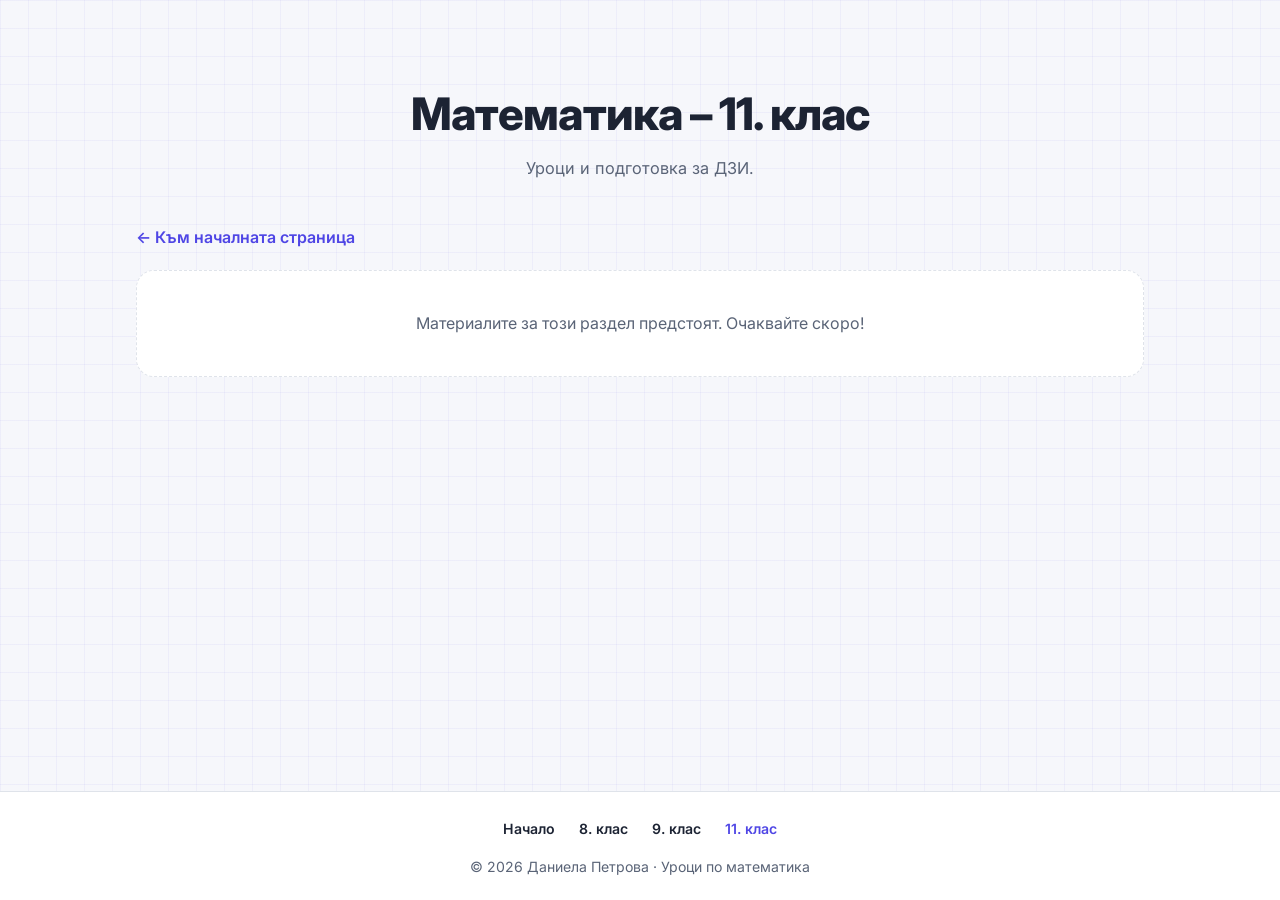
==== 11-klas/index.html @ 1ce11c49 "Add footer menu with links to home and grades Co-Authored-By: Claude Opus 5.5 <noreply@anthropic.com" ====
<!DOCTYPE html>
<html lang="bg">
<head>
<meta charset="UTF-8">
<meta name="viewport" content="width=device-width, initial-scale=1">
<title>Математика – 11. клас – Уроци по математика</title>
<link href="https://fonts.googleapis.com/css2?family=Inter:wght@400;600;800&display=swap" rel="stylesheet">
<link rel="stylesheet" href="../math.css">
</head>
<body>
<header class="m-head">
  <h1>Математика – 11. клас</h1>
  <p class="m-lead">Уроци и подготовка за ДЗИ.</p>
</header>
<main>
  <a class="m-back" href="../index.html">← Към началната страница</a>
  <div class="m-soon">Материалите за този раздел предстоят. Очаквайте скоро!</div>
</main>
<footer>
  <nav class="m-foot-nav" aria-label="Меню"><a href="../index.html">Начало</a><a href="../8-klas/index.html">8. клас</a><a href="../9-klas/index.html">9. клас</a><a href="../11-klas/index.html" aria-current="page">11. клас</a></nav>
  <p>© 2026 Даниела Петрова · Уроци по математика</p>
</footer>
</body>
</html>
---- math.css ----
/* Уроци по математика – Даниела Петрова */
:root{--bg:#f6f7fb;--card:#fff;--ink:#1c2333;--muted:#5a6477;--line:#dfe3ea;--accent:#4f46e5}
*{box-sizing:border-box}
html{color-scheme:light}
body{margin:0;min-height:100vh;display:flex;flex-direction:column;background:var(--bg);color:var(--ink);
  font-family:Inter,system-ui,-apple-system,"Segoe UI",Roboto,sans-serif;line-height:1.55;
  background-image:linear-gradient(rgba(79,70,229,.05) 1px,transparent 1px),linear-gradient(90deg,rgba(79,70,229,.05) 1px,transparent 1px);
  background-size:28px 28px}
a{color:inherit}
.m-head{text-align:center;padding:clamp(44px,8vw,88px) 16px 8px}
.m-kick{display:inline-block;margin:0 0 14px;padding:4px 14px;border-radius:999px;background:#fff;border:1px solid var(--line);color:var(--muted);font-size:.82rem;font-weight:600}
h1{margin:0;font-size:clamp(1.8rem,4.6vw,2.8rem);font-weight:800;letter-spacing:-.02em;line-height:1.2}
.m-lead{max-width:640px;margin:14px auto 0;color:var(--muted);font-size:1.02rem}
main{flex:1;width:100%;max-width:1040px;margin:0 auto;padding:36px 16px 56px}
.m-about{display:grid;grid-template-columns:auto 1fr;gap:24px;align-items:center;padding:26px;border-radius:18px;background:var(--card);border:1px solid var(--line);box-shadow:0 6px 20px rgba(16,24,40,.05)}
.m-avatar{width:92px;height:92px;border-radius:50%;display:flex;align-items:center;justify-content:center;background:linear-gradient(135deg,#4f46e5,#0ea5e9);color:#fff;font-size:2rem;font-weight:800}
.m-about h2{margin:0 0 6px;font-size:1.3rem}
.m-about p{margin:0;color:var(--muted)}
.m-facts{display:grid;grid-template-columns:repeat(auto-fit,minmax(min(100%,220px),1fr));gap:16px;margin:22px 0 40px}
.m-fact{padding:18px 20px;border-radius:14px;background:var(--card);border:1px solid var(--line)}
.m-fact b{display:block;font-size:1rem;margin-bottom:4px}
.m-fact span{color:var(--muted);font-size:.92rem}
.m-fact .ico{font-size:1.5rem;display:block;margin-bottom:6px}
.m-section{margin:0 0 18px;font-size:1.4rem;letter-spacing:-.01em}
.m-grid{display:grid;grid-template-columns:repeat(auto-fit,minmax(min(100%,230px),1fr));gap:20px}
.m-card{--c:#4f46e5;display:flex;flex-direction:column;gap:10px;padding:26px 24px;border-radius:18px;background:var(--card);border:1px solid var(--line);
  text-decoration:none;color:var(--ink);transition:transform .18s,box-shadow .18s,border-color .18s;border-top:5px solid var(--c)}
.m-card:hover,.m-card:focus-visible{transform:translateY(-3px);border-color:var(--c);box-shadow:0 18px 40px rgba(16,24,40,.12);outline:none}
.m-num{display:flex;align-items:center;justify-content:center;width:60px;height:60px;border-radius:16px;background:var(--c);color:#fff;font-size:1.5rem;font-weight:800}
.m-card h3{margin:6px 0 0;font-size:1.3rem}
.m-card p{margin:0;color:var(--muted);font-size:.93rem}
.m-card ul{margin:2px 0 0;padding-left:1.1em;color:#3b4558;font-size:.9rem}
.m-go{margin-top:auto;padding-top:10px;color:var(--c);font-weight:700}
.c8{--c:#0f766e}.c9{--c:#2563eb}.c11{--c:#7c3aed}.cg{--c:#db2777}
.m-quote{margin:44px auto 0;max-width:720px;text-align:center;color:var(--muted);font-style:italic}
.m-quote cite{display:block;margin-top:6px;font-style:normal;font-weight:600;font-size:.9rem}
.m-back{display:inline-block;margin-bottom:20px;color:var(--accent);font-weight:600;text-decoration:none}
.m-soon{padding:40px 26px;text-align:center;border-radius:18px;background:var(--card);border:1px dashed var(--line);color:var(--muted)}
footer{border-top:1px solid var(--line);background:#fff;padding:22px 16px;text-align:center;color:var(--muted);font-size:.88rem}
@media (max-width:560px){.m-about{grid-template-columns:1fr;text-align:center}.m-avatar{margin:0 auto}}
.m-grid-fill{grid-template-columns:repeat(auto-fill,minmax(min(100%,280px),1fr))}
.m-foot-nav{display:flex;flex-wrap:wrap;justify-content:center;gap:8px 20px;margin-bottom:12px}
.m-foot-nav a{color:var(--ink);font-weight:600;text-decoration:none;padding:4px 2px}
.m-foot-nav a:hover,.m-foot-nav a:focus-visible{color:var(--accent);text-decoration:underline}
.m-foot-nav a[aria-current="page"]{color:var(--accent)}
footer p{margin:0}
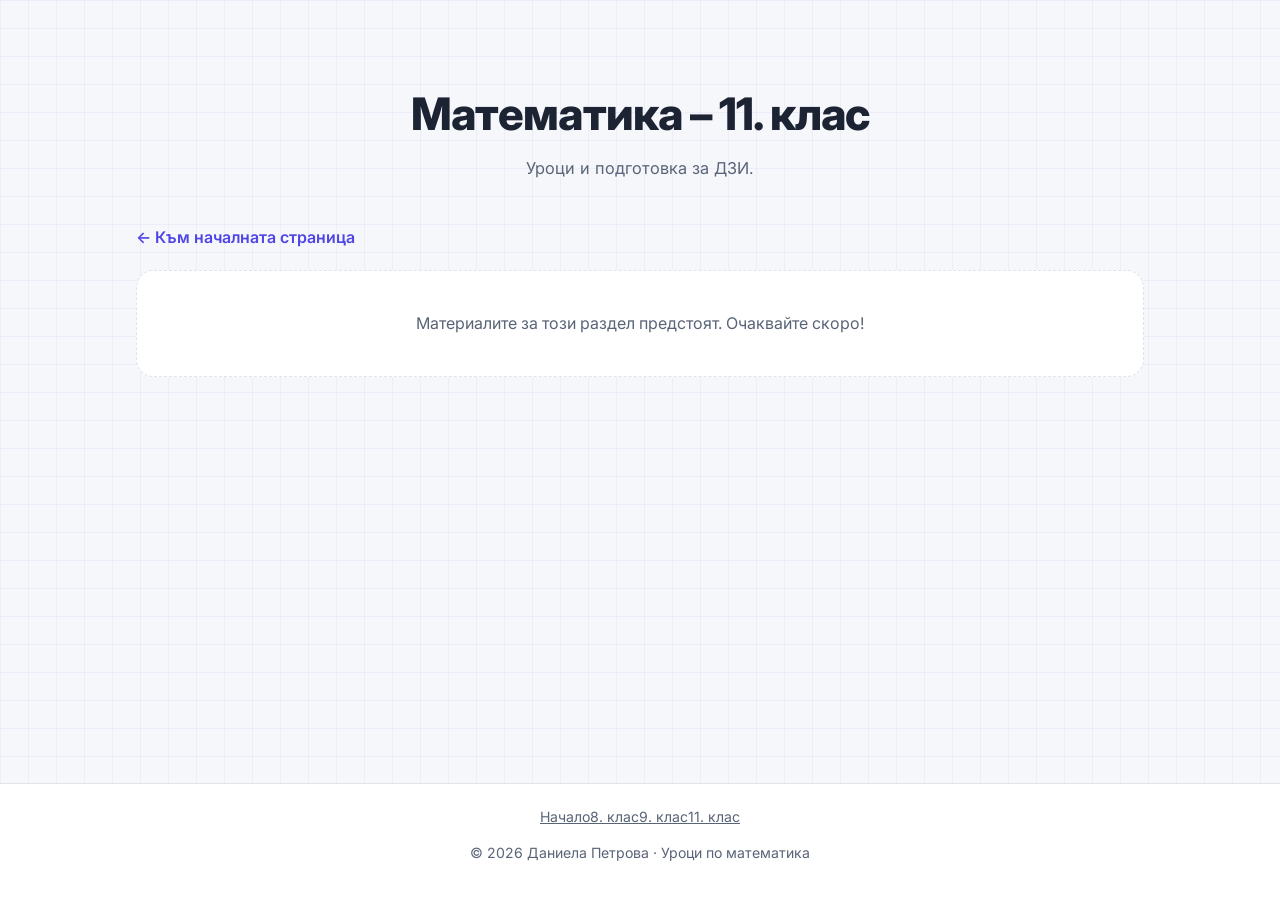
==== commit 5dc34225: "Style footer menu as pills, bust CSS cache, remove teacher intro from homepage Co-Authored-By: Claud" ====
--- a/11-klas/index.html
+++ b/11-klas/index.html
@@ -5,7 +5,7 @@
 <meta name="viewport" content="width=device-width, initial-scale=1">
 <title>Математика – 11. клас – Уроци по математика</title>
 <link href="https://fonts.googleapis.com/css2?family=Inter:wght@400;600;800&display=swap" rel="stylesheet">
-<link rel="stylesheet" href="../math.css">
+<link rel="stylesheet" href="../math.css?v=2">
 </head>
 <body>
 <header class="m-head">
--- a/math.css
+++ b/math.css
@@ -12,10 +12,6 @@
 h1{margin:0;font-size:clamp(1.8rem,4.6vw,2.8rem);font-weight:800;letter-spacing:-.02em;line-height:1.2}
 .m-lead{max-width:640px;margin:14px auto 0;color:var(--muted);font-size:1.02rem}
 main{flex:1;width:100%;max-width:1040px;margin:0 auto;padding:36px 16px 56px}
-.m-about{display:grid;grid-template-columns:auto 1fr;gap:24px;align-items:center;padding:26px;border-radius:18px;background:var(--card);border:1px solid var(--line);box-shadow:0 6px 20px rgba(16,24,40,.05)}
-.m-avatar{width:92px;height:92px;border-radius:50%;display:flex;align-items:center;justify-content:center;background:linear-gradient(135deg,#4f46e5,#0ea5e9);color:#fff;font-size:2rem;font-weight:800}
-.m-about h2{margin:0 0 6px;font-size:1.3rem}
-.m-about p{margin:0;color:var(--muted)}
 .m-facts{display:grid;grid-template-columns:repeat(auto-fit,minmax(min(100%,220px),1fr));gap:16px;margin:22px 0 40px}
 .m-fact{padding:18px 20px;border-radius:14px;background:var(--card);border:1px solid var(--line)}
 .m-fact b{display:block;font-size:1rem;margin-bottom:4px}
@@ -37,10 +33,9 @@
 .m-back{display:inline-block;margin-bottom:20px;color:var(--accent);font-weight:600;text-decoration:none}
 .m-soon{padding:40px 26px;text-align:center;border-radius:18px;background:var(--card);border:1px dashed var(--line);color:var(--muted)}
 footer{border-top:1px solid var(--line);background:#fff;padding:22px 16px;text-align:center;color:var(--muted);font-size:.88rem}
-@media (max-width:560px){.m-about{grid-template-columns:1fr;text-align:center}.m-avatar{margin:0 auto}}
-.m-grid-fill{grid-template-columns:repeat(auto-fill,minmax(min(100%,280px),1fr))}
-.m-foot-nav{display:flex;flex-wrap:wrap;justify-content:center;gap:8px 20px;margin-bottom:12px}
-.m-foot-nav a{color:var(--ink);font-weight:600;text-decoration:none;padding:4px 2px}
-.m-foot-nav a:hover,.m-foot-nav a:focus-visible{color:var(--accent);text-decoration:underline}
-.m-foot-nav a[aria-current="page"]{color:var(--accent)}
+@media (max-width:560px){.m-grid-fill{grid-template-columns:repeat(auto-fill,minmax(min(100%,280px),1fr))}
+.m-foot-nav{display:flex;flex-wrap:wrap;justify-content:center;gap:8px;margin:0 0 14px}
+.m-foot-nav a{display:inline-block;padding:7px 13px;font-size:.92rem;border-radius:999px;background:#eef0ff;border:1px solid #d6d9fb;color:var(--accent);font-weight:600;text-decoration:none;transition:background .15s,color .15s}
+.m-foot-nav a:hover,.m-foot-nav a:focus-visible{background:var(--accent);border-color:var(--accent);color:#fff;outline:none}
+.m-foot-nav a[aria-current="page"]{background:var(--accent);border-color:var(--accent);color:#fff}
 footer p{margin:0}
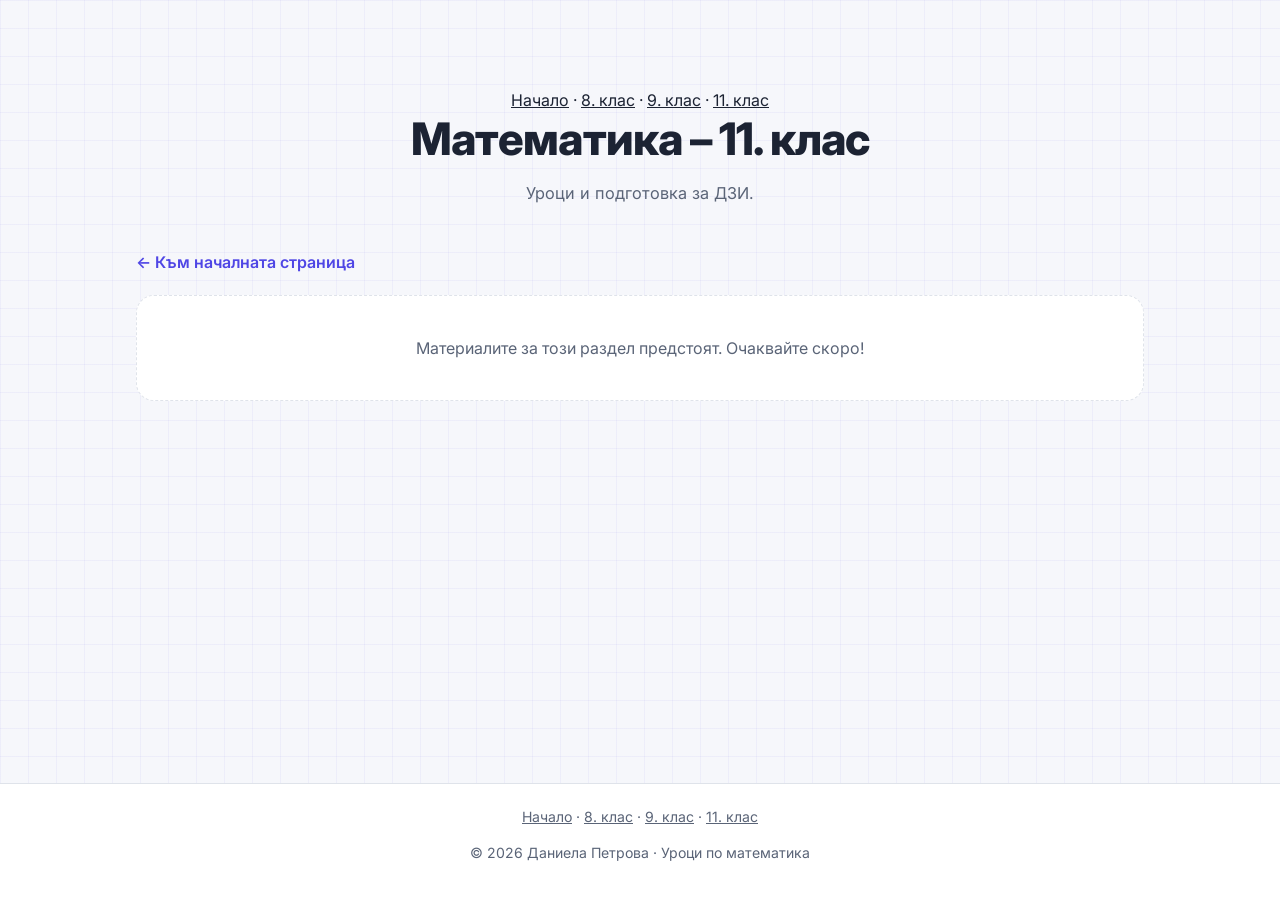
==== commit 9c6d4f63: "Add menu to page headers and separate menu links in HTML Co-Authored-By: Claude Opus 5.5 <noreply@an" ====
--- a/11-klas/index.html
+++ b/11-klas/index.html
@@ -5,10 +5,19 @@
 <meta name="viewport" content="width=device-width, initial-scale=1">
 <title>Математика – 11. клас – Уроци по математика</title>
 <link href="https://fonts.googleapis.com/css2?family=Inter:wght@400;600;800&display=swap" rel="stylesheet">
-<link rel="stylesheet" href="../math.css?v=2">
+<link rel="stylesheet" href="../math.css?v=3">
 </head>
 <body>
 <header class="m-head">
+  <nav class="m-nav m-nav-top" aria-label="Главно меню">
+    <a href="../index.html">Начало</a>
+    <span class="sep" aria-hidden="true">·</span>
+    <a href="../8-klas/index.html">8. клас</a>
+    <span class="sep" aria-hidden="true">·</span>
+    <a href="../9-klas/index.html">9. клас</a>
+    <span class="sep" aria-hidden="true">·</span>
+    <a href="../11-klas/index.html" aria-current="page">11. клас</a>
+  </nav>
   <h1>Математика – 11. клас</h1>
   <p class="m-lead">Уроци и подготовка за ДЗИ.</p>
 </header>
@@ -17,7 +26,15 @@
   <div class="m-soon">Материалите за този раздел предстоят. Очаквайте скоро!</div>
 </main>
 <footer>
-  <nav class="m-foot-nav" aria-label="Меню"><a href="../index.html">Начало</a><a href="../8-klas/index.html">8. клас</a><a href="../9-klas/index.html">9. клас</a><a href="../11-klas/index.html" aria-current="page">11. клас</a></nav>
+<nav class="m-nav" aria-label="Меню в долната част">
+    <a href="../index.html">Начало</a>
+    <span class="sep" aria-hidden="true">·</span>
+    <a href="../8-klas/index.html">8. клас</a>
+    <span class="sep" aria-hidden="true">·</span>
+    <a href="../9-klas/index.html">9. клас</a>
+    <span class="sep" aria-hidden="true">·</span>
+    <a href="../11-klas/index.html" aria-current="page">11. клас</a>
+  </nav>
   <p>© 2026 Даниела Петрова · Уроци по математика</p>
 </footer>
 </body>
--- a/math.css
+++ b/math.css
@@ -34,8 +34,10 @@
 .m-soon{padding:40px 26px;text-align:center;border-radius:18px;background:var(--card);border:1px dashed var(--line);color:var(--muted)}
 footer{border-top:1px solid var(--line);background:#fff;padding:22px 16px;text-align:center;color:var(--muted);font-size:.88rem}
 @media (max-width:560px){.m-grid-fill{grid-template-columns:repeat(auto-fill,minmax(min(100%,280px),1fr))}
-.m-foot-nav{display:flex;flex-wrap:wrap;justify-content:center;gap:8px;margin:0 0 14px}
-.m-foot-nav a{display:inline-block;padding:7px 13px;font-size:.92rem;border-radius:999px;background:#eef0ff;border:1px solid #d6d9fb;color:var(--accent);font-weight:600;text-decoration:none;transition:background .15s,color .15s}
-.m-foot-nav a:hover,.m-foot-nav a:focus-visible{background:var(--accent);border-color:var(--accent);color:#fff;outline:none}
-.m-foot-nav a[aria-current="page"]{background:var(--accent);border-color:var(--accent);color:#fff}
+.m-nav{display:flex;flex-wrap:wrap;justify-content:center;gap:8px;margin:0 0 14px}
+.m-nav .sep{display:none}
+.m-nav-top{margin:0 0 28px}
+.m-nav a{display:inline-block;padding:7px 13px;font-size:.92rem;border-radius:999px;background:#eef0ff;border:1px solid #d6d9fb;color:var(--accent);font-weight:600;text-decoration:none;transition:background .15s,color .15s}
+.m-nav a:hover,.m-nav a:focus-visible{background:var(--accent);border-color:var(--accent);color:#fff;outline:none}
+.m-nav a[aria-current="page"]{background:var(--accent);border-color:var(--accent);color:#fff}
 footer p{margin:0}
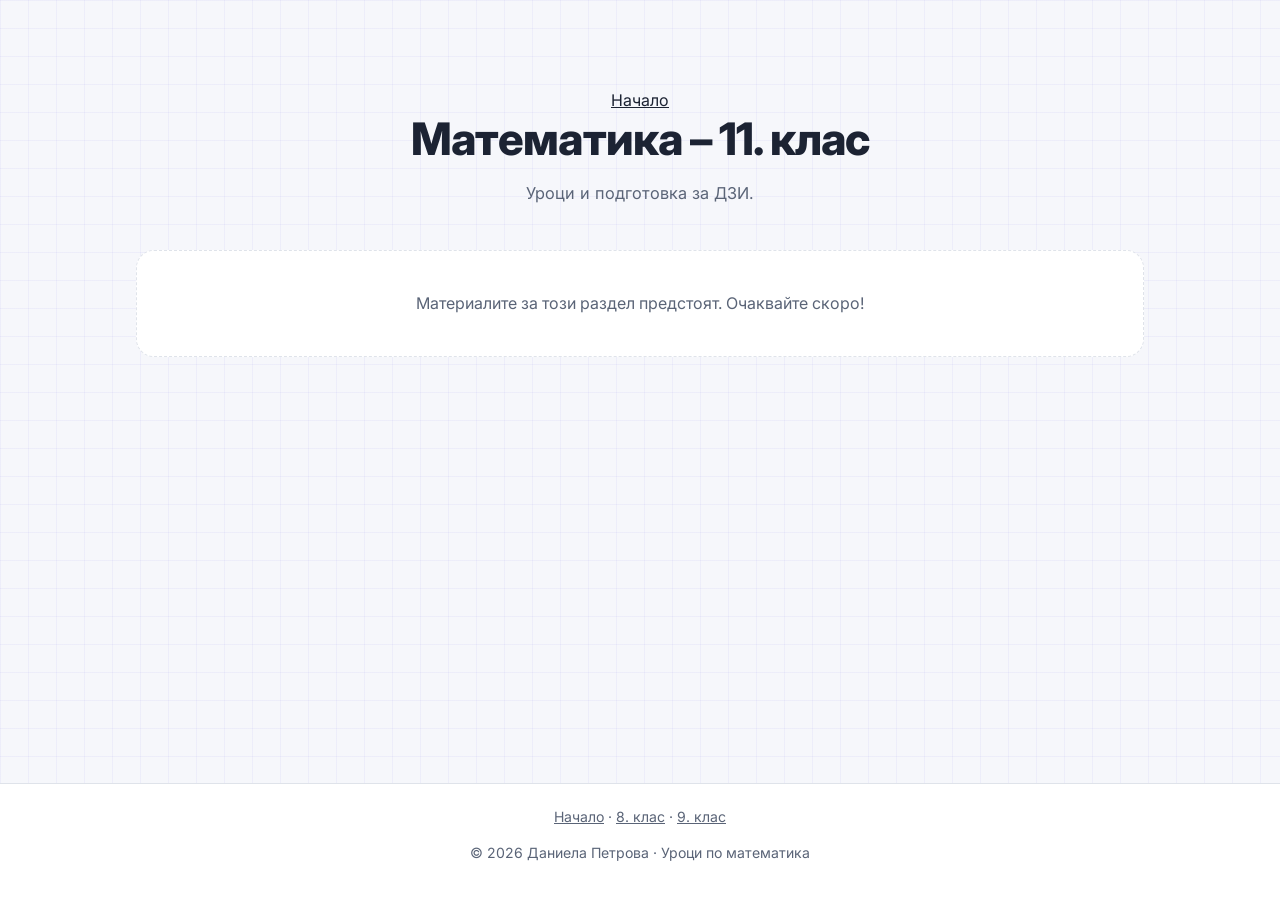
==== commit 70aef9f3: "Rework menus: lessons menu on homepage header, Home link on inner page headers, footer links to othe" ====
--- a/11-klas/index.html
+++ b/11-klas/index.html
@@ -5,35 +5,26 @@
 <meta name="viewport" content="width=device-width, initial-scale=1">
 <title>Математика – 11. клас – Уроци по математика</title>
 <link href="https://fonts.googleapis.com/css2?family=Inter:wght@400;600;800&display=swap" rel="stylesheet">
-<link rel="stylesheet" href="../math.css?v=3">
+<link rel="stylesheet" href="../math.css?v=4">
 </head>
 <body>
 <header class="m-head">
   <nav class="m-nav m-nav-top" aria-label="Главно меню">
     <a href="../index.html">Начало</a>
-    <span class="sep" aria-hidden="true">·</span>
-    <a href="../8-klas/index.html">8. клас</a>
-    <span class="sep" aria-hidden="true">·</span>
-    <a href="../9-klas/index.html">9. клас</a>
-    <span class="sep" aria-hidden="true">·</span>
-    <a href="../11-klas/index.html" aria-current="page">11. клас</a>
   </nav>
   <h1>Математика – 11. клас</h1>
   <p class="m-lead">Уроци и подготовка за ДЗИ.</p>
 </header>
 <main>
-  <a class="m-back" href="../index.html">← Към началната страница</a>
   <div class="m-soon">Материалите за този раздел предстоят. Очаквайте скоро!</div>
 </main>
 <footer>
-<nav class="m-nav" aria-label="Меню в долната част">
+  <nav class="m-nav" aria-label="Меню в долната част">
     <a href="../index.html">Начало</a>
     <span class="sep" aria-hidden="true">·</span>
     <a href="../8-klas/index.html">8. клас</a>
     <span class="sep" aria-hidden="true">·</span>
     <a href="../9-klas/index.html">9. клас</a>
-    <span class="sep" aria-hidden="true">·</span>
-    <a href="../11-klas/index.html" aria-current="page">11. клас</a>
   </nav>
   <p>© 2026 Даниела Петрова · Уроци по математика</p>
 </footer>
--- a/math.css
+++ b/math.css
@@ -39,5 +39,4 @@
 .m-nav-top{margin:0 0 28px}
 .m-nav a{display:inline-block;padding:7px 13px;font-size:.92rem;border-radius:999px;background:#eef0ff;border:1px solid #d6d9fb;color:var(--accent);font-weight:600;text-decoration:none;transition:background .15s,color .15s}
 .m-nav a:hover,.m-nav a:focus-visible{background:var(--accent);border-color:var(--accent);color:#fff;outline:none}
-.m-nav a[aria-current="page"]{background:var(--accent);border-color:var(--accent);color:#fff}
 footer p{margin:0}
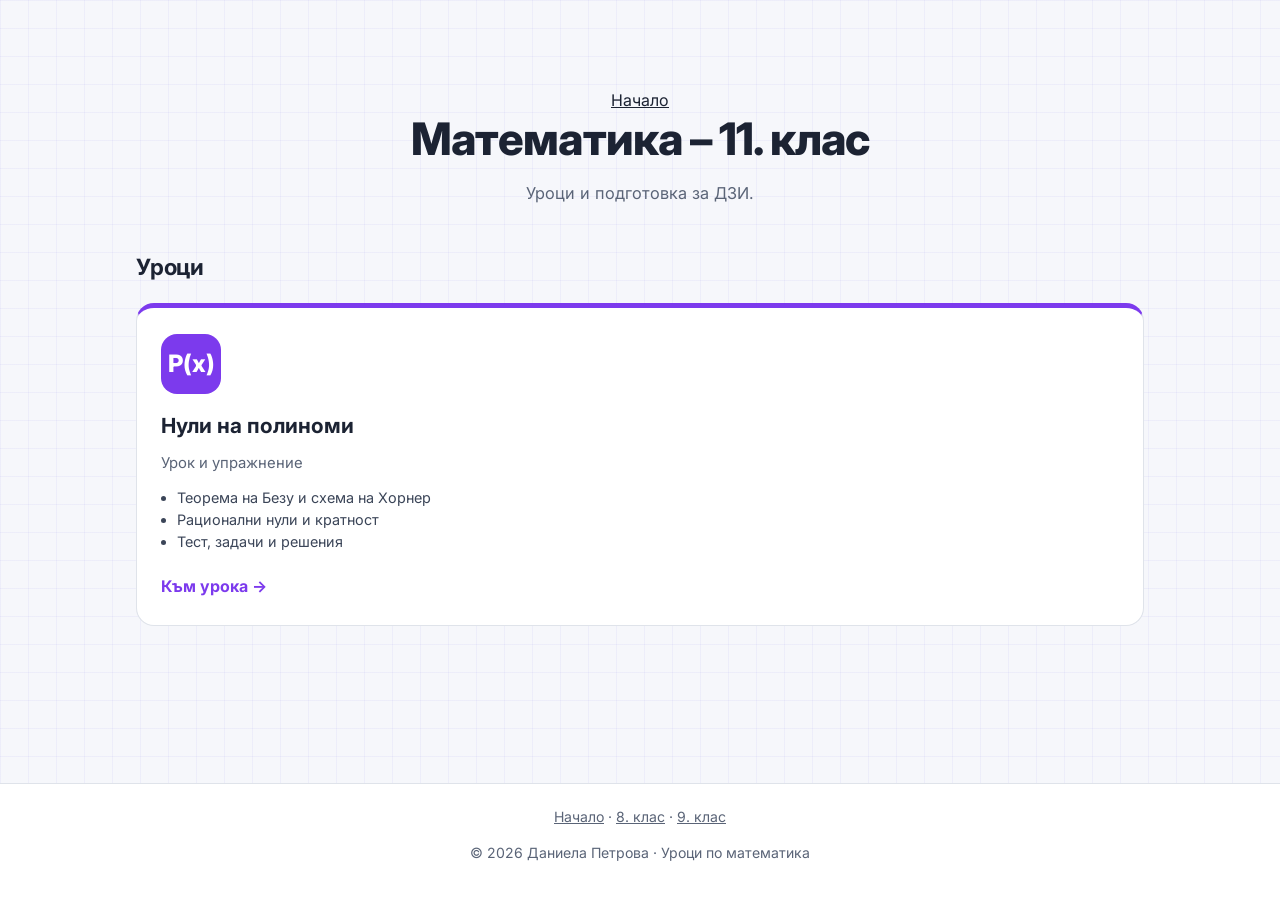
==== commit c52220ed: "Add lesson Нули на полиноми to 11th grade Co-Authored-By: Claude Opus 5.5 <noreply@anthropic.com> Cl" ====
--- a/11-klas/index.html
+++ b/11-klas/index.html
@@ -16,7 +16,20 @@
   <p class="m-lead">Уроци и подготовка за ДЗИ.</p>
 </header>
 <main>
-  <div class="m-soon">Материалите за този раздел предстоят. Очаквайте скоро!</div>
+  <h2 class="m-section">Уроци</h2>
+  <div class="m-grid m-grid-fill">
+    <a class="m-card c11" href="nuli-na-polinomi.html">
+      <span class="m-num" aria-hidden="true">P(x)</span>
+      <h3>Нули на полиноми</h3>
+      <p>Урок и упражнение</p>
+      <ul>
+        <li>Теорема на Безу и схема на Хорнер</li>
+        <li>Рационални нули и кратност</li>
+        <li>Тест, задачи и решения</li>
+      </ul>
+      <span class="m-go">Към урока →</span>
+    </a>
+  </div>
 </main>
 <footer>
   <nav class="m-nav" aria-label="Меню в долната част">
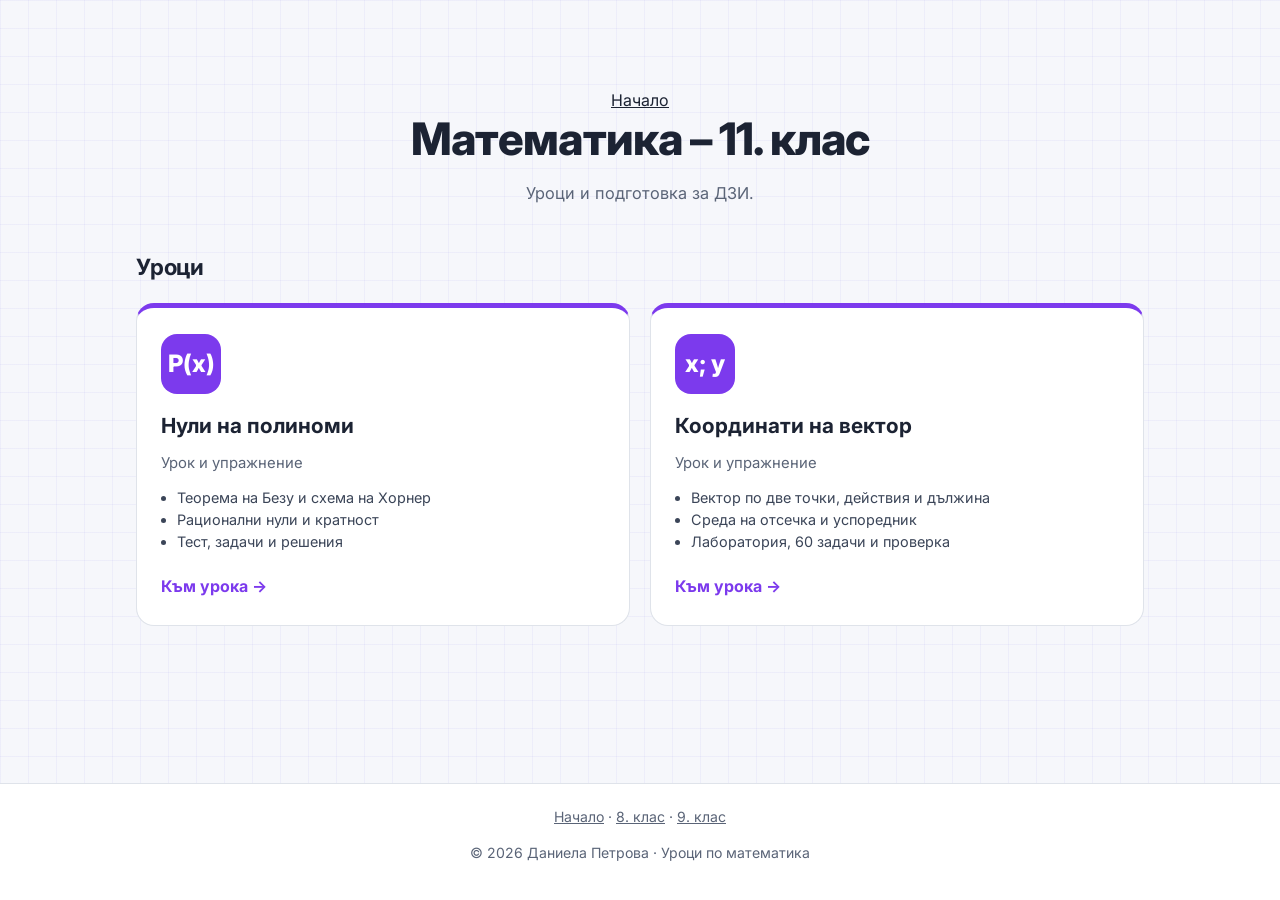
==== commit 44e46c30: "Add lesson Координати на вектор to 11th grade; drop teacher name from CSS comment Co-Authored-By: Cl" ====
--- a/11-klas/index.html
+++ b/11-klas/index.html
@@ -29,6 +29,17 @@
       </ul>
       <span class="m-go">Към урока →</span>
     </a>
+    <a class="m-card c11" href="koordinati-na-vektor.html">
+      <span class="m-num" aria-hidden="true">x; y</span>
+      <h3>Координати на вектор</h3>
+      <p>Урок и упражнение</p>
+      <ul>
+        <li>Вектор по две точки, действия и дължина</li>
+        <li>Среда на отсечка и успоредник</li>
+        <li>Лаборатория, 60 задачи и проверка</li>
+      </ul>
+      <span class="m-go">Към урока →</span>
+    </a>
   </div>
 </main>
 <footer>
--- a/math.css
+++ b/math.css
@@ -1,4 +1,4 @@
-/* Уроци по математика – Даниела Петрова */
+/* Уроци по математика */
 :root{--bg:#f6f7fb;--card:#fff;--ink:#1c2333;--muted:#5a6477;--line:#dfe3ea;--accent:#4f46e5}
 *{box-sizing:border-box}
 html{color-scheme:light}
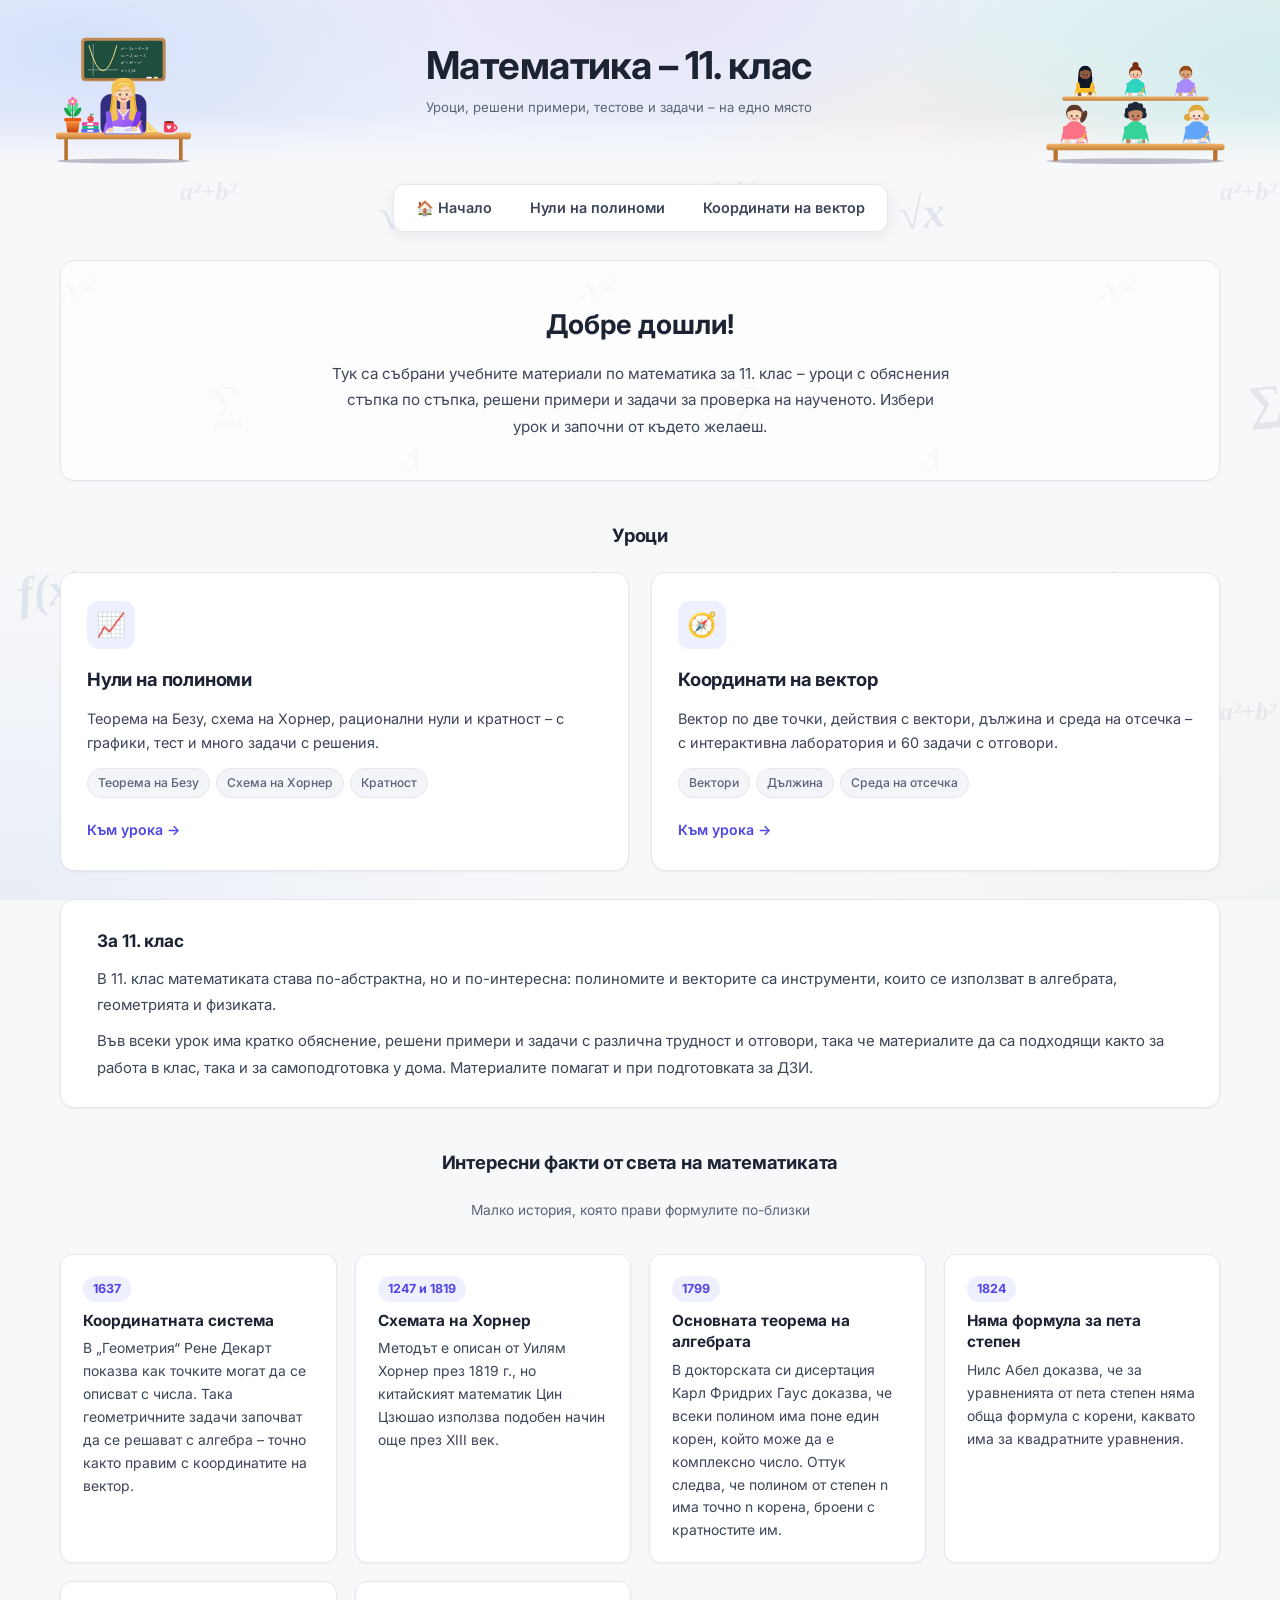
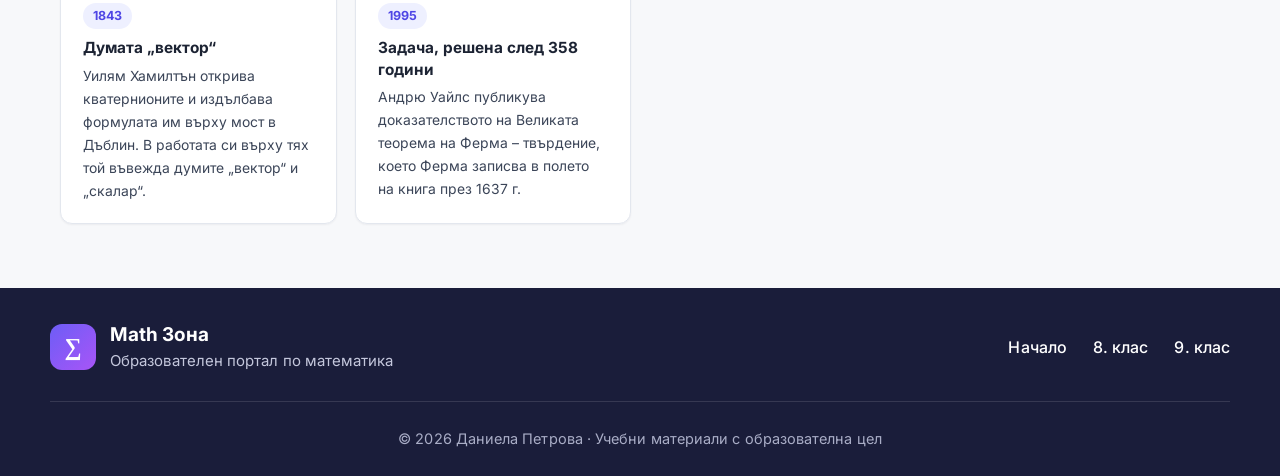
==== commit dab395c0: "Redesign site in the style of IT Зона: new homepage, grade pages with illustrations, shared dark foo" ====
--- a/11-klas/index.html
+++ b/11-klas/index.html
@@ -3,54 +3,210 @@
 <head>
 <meta charset="UTF-8">
 <meta name="viewport" content="width=device-width, initial-scale=1">
-<title>Математика – 11. клас – Уроци по математика</title>
-<link href="https://fonts.googleapis.com/css2?family=Inter:wght@400;600;800&display=swap" rel="stylesheet">
-<link rel="stylesheet" href="../math.css?v=4">
+<meta name="theme-color" content="#eef1fa">
+<title>Математика – 11. клас – Math Зона</title>
+<link rel="preconnect" href="https://fonts.googleapis.com">
+<link rel="preconnect" href="https://fonts.gstatic.com" crossorigin>
+<link href="https://fonts.googleapis.com/css2?family=Inter:wght@400;500;600;700;800&display=swap" rel="stylesheet">
+<link rel="stylesheet" href="../math.css?v=20261126m">
+<link rel="stylesheet" href="../footer.css?v=20261126m">
+<link rel="icon" href="data:image/svg+xml,<svg xmlns='http://www.w3.org/2000/svg' viewBox='0 0 100 100'><text y='.9em' font-size='90'>∑</text></svg>">
 </head>
-<body>
-<header class="m-head">
-  <nav class="m-nav m-nav-top" aria-label="Главно меню">
-    <a href="../index.html">Начало</a>
+<body class="klas">
+<header class="kh">
+  <div class="hd-art hd-girl" role="img" aria-label="Руса учителка пише в тетрадка">
+<svg viewBox="0 -40 240 212" xmlns="http://www.w3.org/2000/svg" aria-hidden="true" focusable="false">
+<defs>
+<linearGradient id="tBlouse" x1="0" y1="0" x2="1" y2="1"><stop offset="0" stop-color="#c084fc"/><stop offset="1" stop-color="#7c3aed"/></linearGradient>
+<linearGradient id="tDesk" x1="0" y1="0" x2="0" y2="1"><stop offset="0" stop-color="#f3b56b"/><stop offset=".7" stop-color="#d48d44"/><stop offset="1" stop-color="#b9732f"/></linearGradient>
+<linearGradient id="tPot" x1="0" y1="0" x2="0" y2="1"><stop offset="0" stop-color="#fb923c"/><stop offset="1" stop-color="#c2410c"/></linearGradient>
+</defs>
+<ellipse cx="120" cy="167" rx="110" ry="4" fill="#0f0a3c" opacity=".25"/>
+<rect x="22" y="128" width="6" height="38" rx="2" fill="#b9732f"/>
+<rect x="212" y="128" width="6" height="38" rx="2" fill="#b9732f"/>
+<!-- дъска с формули -->
+<rect x="50" y="-37" width="140" height="72" rx="7" fill="#c08a52"/>
+<rect x="55" y="-32" width="130" height="62" rx="3.5" fill="#1f4d3e"/>
+<g stroke="#cfe3da" stroke-width="1" opacity=".75"><line x1="61" y1="16" x2="111" y2="16"/><line x1="70" y1="-27" x2="70" y2="26"/></g>
+<path class="t-line" d="M63 -24 Q86 60 109 -24" fill="none" stroke="#fde68a" stroke-width="1.6" stroke-linecap="round"/>
+<circle class="t-dot" cx="81" cy="16" r="1.9" fill="#fb7185"/><circle class="t-dot" cx="91" cy="16" r="1.9" fill="#fb7185"/>
+<g font-family="Georgia,'Times New Roman',serif" font-style="italic" font-size="7.2" fill="#f1f5f9">
+<text x="116" y="-17">x² − 5x + 6 = 0</text><text x="116" y="-5">x₁ = 2,  x₂ = 3</text>
+<text x="116" y="7">a² + b² = c²</text><text x="116" y="19">π ≈ 3,14</text></g>
+<rect x="52" y="30" width="136" height="3" rx="1.5" fill="#a87442"/>
+<rect x="158" y="27.6" width="9" height="2.6" rx="1.2" fill="#fff"/><rect x="170" y="27.6" width="7" height="2.6" rx="1.2" fill="#fde68a"/>
+<!-- стол и тяло -->
+<rect x="82" y="56" width="76" height="72" rx="18" fill="#312e81"/>
+<rect x="114.5" y="68" width="11" height="16" rx="3" fill="#eab896"/>
+<path d="M86 128 Q88 84 120 80 Q152 84 154 128Z" fill="url(#tBlouse)"/>
+<path d="M112 81 L120 93 L128 81Z" fill="#f2c29e"/>
+<path d="M110 80.5 L120 94 L130 80.5" stroke="#fff" stroke-width="2" fill="none" stroke-linejoin="round" opacity=".9"/>
+<circle cx="120" cy="97" r="1.9" fill="#fde68a"/>
+<!-- глава с дълга руса коса -->
+<g class="t-head">
+<path d="M120 29 Q98 29 100.5 54 Q100 78 93 99 Q103 104 111.5 97 Q108 82 109 66 L131 66 Q132 82 128.5 97 Q137 104 147 99 Q140 78 139.5 54 Q142 29 120 29Z" fill="#f2c14e"/>
+<path d="M102 60 Q101 82 95.5 97" stroke="#d99b22" stroke-width="1.4" fill="none" stroke-linecap="round"/>
+<path d="M138 60 Q139 82 144.5 97" stroke="#d99b22" stroke-width="1.4" fill="none" stroke-linecap="round"/>
+<circle cx="105.6" cy="57" r="2.7" fill="#f2c29e"/><circle cx="134.4" cy="57" r="2.7" fill="#f2c29e"/>
+<ellipse cx="120" cy="55" rx="14" ry="15.5" fill="#f7d3b2"/>
+<path d="M105.5 55 Q103 35 121 35 Q138 36 134.5 55 Q132 44 123 42 Q114 48 105.5 55Z" fill="#f2c14e"/>
+<path d="M112 41 Q119 37.5 128 39.5" stroke="#fde68a" stroke-width="1.8" fill="none" stroke-linecap="round"/>
+<path d="M110.5 50.5 Q114 49 117.5 50.5 M122.5 50.5 Q126 49 129.5 50.5" stroke="#b7791f" stroke-width="1.1" fill="none" stroke-linecap="round"/>
+<g class="t-eyes"><ellipse cx="114.5" cy="57" rx="1.7" ry="1.9" fill="#1f2937"/><ellipse cx="125.5" cy="57" rx="1.7" ry="1.9" fill="#1f2937"/>
+<circle cx="115.1" cy="56.4" r=".6" fill="#fff"/><circle cx="126.1" cy="56.4" r=".6" fill="#fff"/></g>
+<circle cx="109" cy="62" r="2.4" fill="#fb7185" opacity=".5"/><circle cx="131" cy="62" r="2.4" fill="#fb7185" opacity=".5"/>
+<path d="M116 64 Q120 67.8 124 64" stroke="#be123c" stroke-width="1.4" fill="none" stroke-linecap="round"/>
+</g>
+<!-- бюро -->
+<rect x="8" y="120" width="224" height="11" rx="5" fill="url(#tDesk)"/>
+<!-- отворена тетрадка -->
+<path d="M89 121.6 L151 121.6" stroke="#6366f1" stroke-width="2" stroke-linecap="round"/>
+<path d="M90 121 L95 109 L120 111 L120 121Z" fill="#fff" stroke="#cbd5e1" stroke-width=".8"/>
+<path d="M120 121 L120 111 L145 109 L150 121Z" fill="#fff" stroke="#cbd5e1" stroke-width=".8"/>
+<path d="M95.5 113 L117 114.4 M94.3 116 L117 117.1 M93 119 L117 119.5" stroke="#93c5fd" stroke-width=".7"/>
+<path d="M123 114.6 L139 113.2 M123 117.4 L142 116.2" stroke="#6366f1" stroke-width=".9" stroke-linecap="round"/>
+<!-- ръце: лявата върху тетрадката, дясната пише с молив -->
+<line x1="95" y1="89" x2="98" y2="114" stroke="#8b5cf6" stroke-width="9" stroke-linecap="round"/>
+<circle cx="99" cy="116" r="4.6" fill="#f7d3b2"/>
+<g class="t-write">
+<line x1="145" y1="89" x2="138" y2="112" stroke="#7c3aed" stroke-width="9" stroke-linecap="round"/>
+<line x1="139" y1="116" x2="148" y2="103" stroke="#fbbf24" stroke-width="2.6" stroke-linecap="round"/>
+<line x1="148" y1="103" x2="149.4" y2="101" stroke="#f472b6" stroke-width="2.6" stroke-linecap="round"/>
+<line x1="139" y1="116" x2="137.7" y2="117.9" stroke="#78350f" stroke-width="1.6" stroke-linecap="round"/>
+<circle cx="138" cy="114" r="4.6" fill="#f7d3b2"/>
+</g>
+<!-- символи, които „излитат“ от тетрадката -->
+<g font-family="Georgia,'Times New Roman',serif" font-style="italic" font-weight="700" font-size="8" fill="#c4b5fd">
+<text class="t-sym" style="--dx:-10px;--d:0s" x="84" y="106">x²</text>
+<text class="t-sym" style="--dx:10px;--d:1.2s" x="150" y="104">π</text>
+<text class="t-sym" style="--dx:-6px;--d:2.4s" x="80" y="96">+</text>
+<text class="t-sym" style="--dx:8px;--d:3s" x="156" y="96">√</text>
+</g>
+<!-- купчина тетрадки и ябълка -->
+<rect x="50" y="114" width="30" height="6" rx="1.2" fill="#6366f1"/><rect x="60" y="115.5" width="10" height="3" rx=".6" fill="#fff"/>
+<rect x="52" y="108.5" width="27" height="5.5" rx="1.2" fill="#10b981"/><rect x="60.5" y="109.8" width="10" height="3" rx=".6" fill="#fff"/>
+<rect x="51" y="103" width="28" height="5.5" rx="1.2" fill="#ec4899"/><rect x="60" y="104.3" width="10" height="3" rx=".6" fill="#fff"/>
+<circle cx="65.5" cy="97.5" r="5.2" fill="#ef4444"/>
+<path d="M65.5 92.5 L66.3 89" stroke="#7c2d12" stroke-width="1.2" stroke-linecap="round"/>
+<ellipse cx="68.6" cy="90.2" rx="2.4" ry="1.2" fill="#22c55e" transform="rotate(-25 68.6 90.2)"/>
+<circle cx="63.6" cy="96" r="1.3" fill="#fff" opacity=".5"/>
+<!-- саксийно цвете -->
+<g class="t-plant">
+<line x1="36" y1="98" x2="36" y2="70" stroke="#15803d" stroke-width="1.6"/>
+<ellipse cx="28" cy="86" rx="3.6" ry="9" fill="#16a34a" transform="rotate(-38 28 86)"/>
+<ellipse cx="44" cy="86" rx="3.6" ry="9" fill="#16a34a" transform="rotate(38 44 86)"/>
+<ellipse cx="31" cy="79" rx="3" ry="8" fill="#4ade80" transform="rotate(-18 31 79)"/>
+<ellipse cx="41" cy="78" rx="3" ry="8" fill="#4ade80" transform="rotate(20 41 78)"/>
+<g fill="#f472b6"><circle cx="36" cy="64" r="3.2"/><circle cx="31.5" cy="67.5" r="3.2"/><circle cx="40.5" cy="67.5" r="3.2"/><circle cx="33" cy="72" r="3.2"/><circle cx="39" cy="72" r="3.2"/></g>
+<circle cx="36" cy="68.6" r="2.6" fill="#fde68a"/>
+</g>
+<rect x="22" y="96" width="28" height="5.5" rx="2" fill="#ea580c"/>
+<path d="M24.5 101 L47.5 101 L45 120 L27 120Z" fill="url(#tPot)"/>
+<!-- триъгълник за чертане -->
+<path d="M158 120 L158 101 L177 120Z" fill="#fde68a" stroke="#f59e0b" stroke-width="1" stroke-linejoin="round" opacity=".95"/>
+<path d="M161.5 116.5 L161.5 109.5 L168.5 116.5Z" fill="#d48d44" opacity=".35"/>
+<!-- кафе -->
+<ellipse cx="196" cy="120.5" rx="12" ry="2.4" fill="#e2e8f0"/>
+<path d="M204 107 Q212.5 112 204 117" stroke="#f43f5e" stroke-width="3" fill="none" stroke-linecap="round"/>
+<rect x="187" y="102" width="17" height="18" rx="3.5" fill="#f43f5e"/>
+<ellipse cx="195.5" cy="102.6" rx="7.9" ry="1.8" fill="#7c2d12"/>
+<path d="M195.5 115 Q190 110.5 192.8 108.4 Q194.7 107.3 195.5 109.2 Q196.3 107.3 198.2 108.4 Q201 110.5 195.5 115Z" fill="#fff" opacity=".9"/>
+<g stroke="#fff" stroke-width="1.6" fill="none" stroke-linecap="round">
+<path class="t-steam" d="M191 98 Q188.5 93.5 191 89"/><path class="t-steam" style="--d:.7s" d="M195.5 98 Q198 93 195.5 87.5"/><path class="t-steam" style="--d:1.4s" d="M200 98 Q197.5 93.5 200 89"/>
+</g>
+</svg>
+  </div>
+  <div class="ht">
+    <h1>Математика – 11. клас</h1>
+    <p>Уроци, решени примери, тестове и задачи – на едно място</p>
+  </div>
+  <div class="hd-art hd-class" role="img" aria-label="Ученици пишат в тетрадки">
+<svg viewBox="0 0 260 178" xmlns="http://www.w3.org/2000/svg" aria-hidden="true" focusable="false">
+<defs><linearGradient id="sDesk" x1="0" y1="0" x2="0" y2="1"><stop offset="0" stop-color="#f3b56b"/><stop offset="1" stop-color="#c47f38"/></linearGradient></defs>
+<ellipse cx="130" cy="174" rx="124" ry="4" fill="#0f0a3c" opacity=".25"/>
+<g transform="translate(60,84) scale(0.78)"><g class="st" style="--d:1.1s"><path d="M-19 2 Q-17 -30 0 -32 Q17 -30 19 2Z" fill="#fbbf24"/><g class="s-head"><path d="M-11.5 -43 Q-15 -20 -9 -15 L9 -15 Q15 -20 11.5 -43Z" fill="#111827"/><circle cx="0" cy="-43" r="11.5" fill="#111827"/><circle cx="0" cy="-41" r="10" fill="#8d5a3b"/><path d="M-10.5 -44 Q-8 -55 0 -54 Q9 -55 10.5 -44 Q3 -50 -10.5 -44Z" fill="#111827"/><g class="s-eyes"><circle cx="-3.6" cy="-38.8" r="1.25" fill="#1f2937"/><circle cx="3.6" cy="-38.8" r="1.25" fill="#1f2937"/></g><circle cx="-6.5" cy="-36" r="1.8" fill="#fb7185" opacity=".45"/><circle cx="6.5" cy="-36" r="1.8" fill="#fb7185" opacity=".45"/><path d="M-2.6 -35 Q0 -33 2.6 -35" stroke="#be123c" stroke-width="1.1" fill="none" stroke-linecap="round"/></g><path d="M-19 0 L-15 -7 L0 -6 L15 -7 L19 0Z" fill="#fff" stroke="#cbd5e1" stroke-width=".8"/><path d="M0 -6 L0 0" stroke="#cbd5e1" stroke-width=".8"/><path d="M-14 -4.3 L-3 -3.8 M-16 -1.8 L-3 -1.4" stroke="#93c5fd" stroke-width=".6"/><path d="M3 -3.8 L12 -4.4 M3 -1.4 L14 -2" stroke="#f59e0b" stroke-width=".8" stroke-linecap="round"/><line x1="-13" y1="-22" x2="-10" y2="-5" stroke="#fbbf24" stroke-width="6" stroke-linecap="round"/><circle cx="-10" cy="-3.5" r="3.4" fill="#8d5a3b"/><g class="s-write"><line x1="13" y1="-22" x2="9" y2="-7" stroke="#fbbf24" stroke-width="6" stroke-linecap="round"/><line x1="10" y1="-5" x2="15.5" y2="-15" stroke="#fbbf24" stroke-width="2.2" stroke-linecap="round"/><line x1="15.5" y1="-15" x2="16.4" y2="-16.7" stroke="#f472b6" stroke-width="2.2" stroke-linecap="round"/><line x1="10" y1="-5" x2="9.2" y2="-3.3" stroke="#78350f" stroke-width="1.3" stroke-linecap="round"/><circle cx="9" cy="-5.5" r="3.4" fill="#8d5a3b"/></g></g></g>
+<g transform="translate(130,84) scale(0.78)"><g class="st" style="--d:0.4s"><path d="M-19 2 Q-17 -30 0 -32 Q17 -30 19 2Z" fill="#2dd4bf"/><g class="s-head"><circle cx="0" cy="-56" r="5.5" fill="#7c2d12"/><circle cx="0" cy="-43" r="11.5" fill="#7c2d12"/><circle cx="0" cy="-41" r="10" fill="#f2c9a5"/><path d="M-10.5 -44 Q-8 -55 0 -54 Q9 -55 10.5 -44 Q3 -50 -10.5 -44Z" fill="#7c2d12"/><g class="s-eyes"><circle cx="-3.6" cy="-38.8" r="1.25" fill="#1f2937"/><circle cx="3.6" cy="-38.8" r="1.25" fill="#1f2937"/></g><circle cx="-6.5" cy="-36" r="1.8" fill="#fb7185" opacity=".45"/><circle cx="6.5" cy="-36" r="1.8" fill="#fb7185" opacity=".45"/><path d="M-2.6 -35 Q0 -33 2.6 -35" stroke="#be123c" stroke-width="1.1" fill="none" stroke-linecap="round"/></g><path d="M-19 0 L-15 -7 L0 -6 L15 -7 L19 0Z" fill="#fff" stroke="#cbd5e1" stroke-width=".8"/><path d="M0 -6 L0 0" stroke="#cbd5e1" stroke-width=".8"/><path d="M-14 -4.3 L-3 -3.8 M-16 -1.8 L-3 -1.4" stroke="#93c5fd" stroke-width=".6"/><path d="M3 -3.8 L12 -4.4 M3 -1.4 L14 -2" stroke="#0d9488" stroke-width=".8" stroke-linecap="round"/><line x1="-13" y1="-22" x2="-10" y2="-5" stroke="#2dd4bf" stroke-width="6" stroke-linecap="round"/><circle cx="-10" cy="-3.5" r="3.4" fill="#f2c9a5"/><g class="s-write"><line x1="13" y1="-22" x2="9" y2="-7" stroke="#2dd4bf" stroke-width="6" stroke-linecap="round"/><line x1="10" y1="-5" x2="15.5" y2="-15" stroke="#fbbf24" stroke-width="2.2" stroke-linecap="round"/><line x1="15.5" y1="-15" x2="16.4" y2="-16.7" stroke="#f472b6" stroke-width="2.2" stroke-linecap="round"/><line x1="10" y1="-5" x2="9.2" y2="-3.3" stroke="#78350f" stroke-width="1.3" stroke-linecap="round"/><circle cx="9" cy="-5.5" r="3.4" fill="#f2c9a5"/></g></g></g>
+<g transform="translate(200,84) scale(0.78)"><g class="st" style="--d:1.6s"><path d="M-19 2 Q-17 -30 0 -32 Q17 -30 19 2Z" fill="#a78bfa"/><g class="s-head"><circle cx="0" cy="-43" r="11.5" fill="#9a4a14"/><circle cx="0" cy="-41" r="10" fill="#d9a679"/><path d="M-10.5 -44 Q-8 -55 0 -54 Q9 -55 10.5 -44 Q3 -50 -10.5 -44Z" fill="#9a4a14"/><g class="s-eyes"><circle cx="-3.6" cy="-38.8" r="1.25" fill="#1f2937"/><circle cx="3.6" cy="-38.8" r="1.25" fill="#1f2937"/></g><circle cx="-6.5" cy="-36" r="1.8" fill="#fb7185" opacity=".45"/><circle cx="6.5" cy="-36" r="1.8" fill="#fb7185" opacity=".45"/><path d="M-2.6 -35 Q0 -33 2.6 -35" stroke="#be123c" stroke-width="1.1" fill="none" stroke-linecap="round"/></g><path d="M-19 0 L-15 -7 L0 -6 L15 -7 L19 0Z" fill="#fff" stroke="#cbd5e1" stroke-width=".8"/><path d="M0 -6 L0 0" stroke="#cbd5e1" stroke-width=".8"/><path d="M-14 -4.3 L-3 -3.8 M-16 -1.8 L-3 -1.4" stroke="#93c5fd" stroke-width=".6"/><path d="M3 -3.8 L12 -4.4 M3 -1.4 L14 -2" stroke="#7c3aed" stroke-width=".8" stroke-linecap="round"/><line x1="-13" y1="-22" x2="-10" y2="-5" stroke="#a78bfa" stroke-width="6" stroke-linecap="round"/><circle cx="-10" cy="-3.5" r="3.4" fill="#d9a679"/><g class="s-write"><line x1="13" y1="-22" x2="9" y2="-7" stroke="#a78bfa" stroke-width="6" stroke-linecap="round"/><line x1="10" y1="-5" x2="15.5" y2="-15" stroke="#fbbf24" stroke-width="2.2" stroke-linecap="round"/><line x1="15.5" y1="-15" x2="16.4" y2="-16.7" stroke="#f472b6" stroke-width="2.2" stroke-linecap="round"/><line x1="10" y1="-5" x2="9.2" y2="-3.3" stroke="#78350f" stroke-width="1.3" stroke-linecap="round"/><circle cx="9" cy="-5.5" r="3.4" fill="#d9a679"/></g></g></g>
+<rect x="28" y="84" width="204" height="6" rx="3" fill="url(#sDesk)"/>
+<rect x="16" y="158" width="6" height="16" rx="2" fill="#b9732f"/><rect x="238" y="158" width="6" height="16" rx="2" fill="#b9732f"/>
+<g transform="translate(45,150) scale(1)"><g class="st" style="--d:0s"><path d="M-19 2 Q-17 -30 0 -32 Q17 -30 19 2Z" fill="#fb7185"/><g class="s-head"><ellipse cx="13" cy="-38" rx="4" ry="9" fill="#5b3a29" transform="rotate(22 13 -38)"/><circle cx="10.5" cy="-45" r="2" fill="#f472b6"/><circle cx="0" cy="-43" r="11.5" fill="#5b3a29"/><circle cx="0" cy="-41" r="10" fill="#f7d3b2"/><path d="M-10.5 -44 Q-8 -55 0 -54 Q9 -55 10.5 -44 Q3 -50 -10.5 -44Z" fill="#5b3a29"/><g class="s-eyes"><circle cx="-3.6" cy="-38.8" r="1.25" fill="#1f2937"/><circle cx="3.6" cy="-38.8" r="1.25" fill="#1f2937"/></g><circle cx="-6.5" cy="-36" r="1.8" fill="#fb7185" opacity=".45"/><circle cx="6.5" cy="-36" r="1.8" fill="#fb7185" opacity=".45"/><path d="M-2.6 -35 Q0 -33 2.6 -35" stroke="#be123c" stroke-width="1.1" fill="none" stroke-linecap="round"/></g><path d="M-19 0 L-15 -7 L0 -6 L15 -7 L19 0Z" fill="#fff" stroke="#cbd5e1" stroke-width=".8"/><path d="M0 -6 L0 0" stroke="#cbd5e1" stroke-width=".8"/><path d="M-14 -4.3 L-3 -3.8 M-16 -1.8 L-3 -1.4" stroke="#93c5fd" stroke-width=".6"/><path d="M3 -3.8 L12 -4.4 M3 -1.4 L14 -2" stroke="#e11d48" stroke-width=".8" stroke-linecap="round"/><line x1="-13" y1="-22" x2="-10" y2="-5" stroke="#fb7185" stroke-width="6" stroke-linecap="round"/><circle cx="-10" cy="-3.5" r="3.4" fill="#f7d3b2"/><g class="s-write"><line x1="13" y1="-22" x2="9" y2="-7" stroke="#fb7185" stroke-width="6" stroke-linecap="round"/><line x1="10" y1="-5" x2="15.5" y2="-15" stroke="#fbbf24" stroke-width="2.2" stroke-linecap="round"/><line x1="15.5" y1="-15" x2="16.4" y2="-16.7" stroke="#f472b6" stroke-width="2.2" stroke-linecap="round"/><line x1="10" y1="-5" x2="9.2" y2="-3.3" stroke="#78350f" stroke-width="1.3" stroke-linecap="round"/><circle cx="9" cy="-5.5" r="3.4" fill="#f7d3b2"/></g></g></g>
+<g transform="translate(130,150) scale(1)"><g class="st" style="--d:0.7s"><path d="M-19 2 Q-17 -30 0 -32 Q17 -30 19 2Z" fill="#34d399"/><g class="s-head"><circle cx="-10" cy="-46" r="4.6" fill="#1f2937"/><circle cx="-6" cy="-52" r="4.6" fill="#1f2937"/><circle cx="0" cy="-54" r="4.6" fill="#1f2937"/><circle cx="6" cy="-52" r="4.6" fill="#1f2937"/><circle cx="10" cy="-46" r="4.6" fill="#1f2937"/><circle cx="-11" cy="-40" r="4.6" fill="#1f2937"/><circle cx="11" cy="-40" r="4.6" fill="#1f2937"/><circle cx="0" cy="-43" r="11.5" fill="#1f2937"/><circle cx="0" cy="-41" r="10" fill="#c68863"/><path d="M-10.5 -44 Q-8 -55 0 -54 Q9 -55 10.5 -44 Q3 -50 -10.5 -44Z" fill="#1f2937"/><g class="s-eyes"><circle cx="-3.6" cy="-38.8" r="1.25" fill="#1f2937"/><circle cx="3.6" cy="-38.8" r="1.25" fill="#1f2937"/></g><circle cx="-6.5" cy="-36" r="1.8" fill="#fb7185" opacity=".45"/><circle cx="6.5" cy="-36" r="1.8" fill="#fb7185" opacity=".45"/><path d="M-2.6 -35 Q0 -33 2.6 -35" stroke="#be123c" stroke-width="1.1" fill="none" stroke-linecap="round"/></g><path d="M-19 0 L-15 -7 L0 -6 L15 -7 L19 0Z" fill="#fff" stroke="#cbd5e1" stroke-width=".8"/><path d="M0 -6 L0 0" stroke="#cbd5e1" stroke-width=".8"/><path d="M-14 -4.3 L-3 -3.8 M-16 -1.8 L-3 -1.4" stroke="#93c5fd" stroke-width=".6"/><path d="M3 -3.8 L12 -4.4 M3 -1.4 L14 -2" stroke="#059669" stroke-width=".8" stroke-linecap="round"/><line x1="-13" y1="-22" x2="-10" y2="-5" stroke="#34d399" stroke-width="6" stroke-linecap="round"/><circle cx="-10" cy="-3.5" r="3.4" fill="#c68863"/><g transform="translate(13,-24)"><g class="s-raise"><line x1="0" y1="0" x2="9" y2="-34" stroke="#34d399" stroke-width="6.5" stroke-linecap="round"/><circle cx="9.5" cy="-37" r="4" fill="#c68863"/></g></g></g></g>
+<g transform="translate(215,150) scale(1)"><g class="st" style="--d:1.3s"><path d="M-19 2 Q-17 -30 0 -32 Q17 -30 19 2Z" fill="#60a5fa"/><g class="s-head"><circle cx="-12.5" cy="-37" r="5" fill="#e0a93b"/><circle cx="12.5" cy="-37" r="5" fill="#e0a93b"/><circle cx="-10" cy="-41" r="1.6" fill="#a78bfa"/><circle cx="10" cy="-41" r="1.6" fill="#a78bfa"/><circle cx="0" cy="-43" r="11.5" fill="#e0a93b"/><circle cx="0" cy="-41" r="10" fill="#fde0c5"/><path d="M-10.5 -44 Q-8 -55 0 -54 Q9 -55 10.5 -44 Q3 -50 -10.5 -44Z" fill="#e0a93b"/><g class="s-eyes"><circle cx="-3.6" cy="-38.8" r="1.25" fill="#1f2937"/><circle cx="3.6" cy="-38.8" r="1.25" fill="#1f2937"/></g><circle cx="-6.5" cy="-36" r="1.8" fill="#fb7185" opacity=".45"/><circle cx="6.5" cy="-36" r="1.8" fill="#fb7185" opacity=".45"/><path d="M-2.6 -35 Q0 -33 2.6 -35" stroke="#be123c" stroke-width="1.1" fill="none" stroke-linecap="round"/></g><path d="M-19 0 L-15 -7 L0 -6 L15 -7 L19 0Z" fill="#fff" stroke="#cbd5e1" stroke-width=".8"/><path d="M0 -6 L0 0" stroke="#cbd5e1" stroke-width=".8"/><path d="M-14 -4.3 L-3 -3.8 M-16 -1.8 L-3 -1.4" stroke="#93c5fd" stroke-width=".6"/><path d="M3 -3.8 L12 -4.4 M3 -1.4 L14 -2" stroke="#2563eb" stroke-width=".8" stroke-linecap="round"/><line x1="-13" y1="-22" x2="-10" y2="-5" stroke="#60a5fa" stroke-width="6" stroke-linecap="round"/><circle cx="-10" cy="-3.5" r="3.4" fill="#fde0c5"/><g class="s-write"><line x1="13" y1="-22" x2="9" y2="-7" stroke="#60a5fa" stroke-width="6" stroke-linecap="round"/><line x1="10" y1="-5" x2="15.5" y2="-15" stroke="#fbbf24" stroke-width="2.2" stroke-linecap="round"/><line x1="15.5" y1="-15" x2="16.4" y2="-16.7" stroke="#f472b6" stroke-width="2.2" stroke-linecap="round"/><line x1="10" y1="-5" x2="9.2" y2="-3.3" stroke="#78350f" stroke-width="1.3" stroke-linecap="round"/><circle cx="9" cy="-5.5" r="3.4" fill="#fde0c5"/></g></g></g>
+<rect x="6" y="150" width="248" height="9" rx="4.5" fill="url(#sDesk)"/>
+</svg>
+  </div>
+</header>
+
+<div class="wrap">
+  <nav class="lnav" aria-label="Уроци">
+    <a href="../index.html">🏠 Начало</a>
+    <span class="sep" aria-hidden="true">·</span>
+    <a href="nuli-na-polinomi.html">Нули на полиноми</a>
+    <span class="sep" aria-hidden="true">·</span>
+    <a href="koordinati-na-vektor.html">Координати на вектор</a>
   </nav>
-  <h1>Математика – 11. клас</h1>
-  <p class="m-lead">Уроци и подготовка за ДЗИ.</p>
-</header>
-<main>
-  <h2 class="m-section">Уроци</h2>
-  <div class="m-grid m-grid-fill">
-    <a class="m-card c11" href="nuli-na-polinomi.html">
-      <span class="m-num" aria-hidden="true">P(x)</span>
+
+  <section class="intro">
+    <h2>Добре дошли!</h2>
+    <p>Тук са събрани учебните материали по математика за 11. клас – уроци с обяснения стъпка по стъпка, решени примери и задачи за проверка на наученото. Избери урок и започни от където желаеш.</p>
+  </section>
+
+  <h2 class="sec-title">Уроци</h2>
+  <div class="courses">
+    <a class="course" href="nuli-na-polinomi.html">
+      <div class="ic" aria-hidden="true">📈</div>
       <h3>Нули на полиноми</h3>
-      <p>Урок и упражнение</p>
-      <ul>
-        <li>Теорема на Безу и схема на Хорнер</li>
-        <li>Рационални нули и кратност</li>
-        <li>Тест, задачи и решения</li>
+      <p>Теорема на Безу, схема на Хорнер, рационални нули и кратност – с графики, тест и много задачи с решения.</p>
+      <div class="tags"><span>Теорема на Безу</span><span>Схема на Хорнер</span><span>Кратност</span></div>
+      <div class="go">Към урока →</div>
+    </a>
+    <a class="course" href="koordinati-na-vektor.html">
+      <div class="ic" aria-hidden="true">🧭</div>
+      <h3>Координати на вектор</h3>
+      <p>Вектор по две точки, действия с вектори, дължина и среда на отсечка – с интерактивна лаборатория и 60 задачи с отговори.</p>
+      <div class="tags"><span>Вектори</span><span>Дължина</span><span>Среда на отсечка</span></div>
+      <div class="go">Към урока →</div>
+    </a>
+  </div>
+
+  <section class="profiles">
+    <h3>За 11. клас</h3>
+    <p>В 11. клас математиката става по-абстрактна, но и по-интересна: полиномите и векторите са инструменти, които се използват в алгебрата, геометрията и физиката.</p>
+    <p>Във всеки урок има кратко обяснение, решени примери и задачи с различна трудност и отговори, така че материалите да са подходящи както за работа в клас, така и за самоподготовка у дома. Материалите помагат и при подготовката за ДЗИ.</p>
+  </section>
+
+  <h2 class="sec-title">Интересни факти от света на математиката</h2>
+  <p class="sec-sub">Малко история, която прави формулите по-близки</p>
+  <div class="facts">
+    <div class="fact"><span class="yr">1637</span><b>Координатната система</b><p>В „Геометрия“ Рене Декарт показва как точките могат да се описват с числа. Така геометричните задачи започват да се решават с алгебра – точно както правим с координатите на вектор.</p></div>
+    <div class="fact"><span class="yr">1247 и 1819</span><b>Схемата на Хорнер</b><p>Методът е описан от Уилям Хорнер през 1819 г., но китайският математик Цин Цзюшао използва подобен начин още през XIII век.</p></div>
+    <div class="fact"><span class="yr">1799</span><b>Основната теорема на алгебрата</b><p>В докторската си дисертация Карл Фридрих Гаус доказва, че всеки полином има поне един корен, който може да е комплексно число. Оттук следва, че полином от степен n има точно n корена, броени с кратностите им.</p></div>
+    <div class="fact"><span class="yr">1824</span><b>Няма формула за пета степен</b><p>Нилс Абел доказва, че за уравненията от пета степен няма обща формула с корени, каквато има за квадратните уравнения.</p></div>
+    <div class="fact"><span class="yr">1843</span><b>Думата „вектор“</b><p>Уилям Хамилтън открива кватернионите и издълбава формулата им върху мост в Дъблин. В работата си върху тях той въвежда думите „вектор“ и „скалар“.</p></div>
+    <div class="fact"><span class="yr">1995</span><b>Задача, решена след 358 години</b><p>Андрю Уайлс публикува доказателството на Великата теорема на Ферма – твърдение, което Ферма записва в полето на книга през 1637 г.</p></div>
+  </div>
+</div>
+
+<footer class="site-footer">
+  <div class="sf-inner">
+    <div class="sf-top">
+      <div class="sf-brand">
+        <div class="sf-logo" aria-hidden="true">∑</div>
+        <div class="sf-brand-text">
+          <div class="sf-name">Math Зона</div>
+          <div class="sf-tagline">Образователен портал по математика</div>
+        </div>
+      </div>
+      <ul class="sf-links" aria-label="Навигация във футъра">
+        <li><a href="../index.html">Начало</a></li>
+        <li><a href="../8-klas/index.html">8. клас</a></li>
+        <li><a href="../9-klas/index.html">9. клас</a></li>
       </ul>
-      <span class="m-go">Към урока →</span>
-    </a>
-    <a class="m-card c11" href="koordinati-na-vektor.html">
-      <span class="m-num" aria-hidden="true">x; y</span>
-      <h3>Координати на вектор</h3>
-      <p>Урок и упражнение</p>
-      <ul>
-        <li>Вектор по две точки, действия и дължина</li>
-        <li>Среда на отсечка и успоредник</li>
-        <li>Лаборатория, 60 задачи и проверка</li>
-      </ul>
-      <span class="m-go">Към урока →</span>
-    </a>
-  </div>
-</main>
-<footer>
-  <nav class="m-nav" aria-label="Меню в долната част">
-    <a href="../index.html">Начало</a>
-    <span class="sep" aria-hidden="true">·</span>
-    <a href="../8-klas/index.html">8. клас</a>
-    <span class="sep" aria-hidden="true">·</span>
-    <a href="../9-klas/index.html">9. клас</a>
-  </nav>
-  <p>© 2026 Даниела Петрова · Уроци по математика</p>
+    </div>
+    <div class="sf-copy">© 2026 Даниела Петрова · Учебни материали с образователна цел</div>
+  </div>
 </footer>
+
+<script src="../totop.js?v=20261126m" defer></script>
 </body>
 </html>
--- a/math.css
+++ b/math.css
@@ -1,42 +1,250 @@
-/* Уроци по математика */
-:root{--bg:#f6f7fb;--card:#fff;--ink:#1c2333;--muted:#5a6477;--line:#dfe3ea;--accent:#4f46e5}
-*{box-sizing:border-box}
-html{color-scheme:light}
-body{margin:0;min-height:100vh;display:flex;flex-direction:column;background:var(--bg);color:var(--ink);
-  font-family:Inter,system-ui,-apple-system,"Segoe UI",Roboto,sans-serif;line-height:1.55;
-  background-image:linear-gradient(rgba(79,70,229,.05) 1px,transparent 1px),linear-gradient(90deg,rgba(79,70,229,.05) 1px,transparent 1px);
-  background-size:28px 28px}
-a{color:inherit}
-.m-head{text-align:center;padding:clamp(44px,8vw,88px) 16px 8px}
-.m-kick{display:inline-block;margin:0 0 14px;padding:4px 14px;border-radius:999px;background:#fff;border:1px solid var(--line);color:var(--muted);font-size:.82rem;font-weight:600}
-h1{margin:0;font-size:clamp(1.8rem,4.6vw,2.8rem);font-weight:800;letter-spacing:-.02em;line-height:1.2}
-.m-lead{max-width:640px;margin:14px auto 0;color:var(--muted);font-size:1.02rem}
-main{flex:1;width:100%;max-width:1040px;margin:0 auto;padding:36px 16px 56px}
-.m-facts{display:grid;grid-template-columns:repeat(auto-fit,minmax(min(100%,220px),1fr));gap:16px;margin:22px 0 40px}
-.m-fact{padding:18px 20px;border-radius:14px;background:var(--card);border:1px solid var(--line)}
-.m-fact b{display:block;font-size:1rem;margin-bottom:4px}
-.m-fact span{color:var(--muted);font-size:.92rem}
-.m-fact .ico{font-size:1.5rem;display:block;margin-bottom:6px}
-.m-section{margin:0 0 18px;font-size:1.4rem;letter-spacing:-.01em}
-.m-grid{display:grid;grid-template-columns:repeat(auto-fit,minmax(min(100%,230px),1fr));gap:20px}
-.m-card{--c:#4f46e5;display:flex;flex-direction:column;gap:10px;padding:26px 24px;border-radius:18px;background:var(--card);border:1px solid var(--line);
-  text-decoration:none;color:var(--ink);transition:transform .18s,box-shadow .18s,border-color .18s;border-top:5px solid var(--c)}
-.m-card:hover,.m-card:focus-visible{transform:translateY(-3px);border-color:var(--c);box-shadow:0 18px 40px rgba(16,24,40,.12);outline:none}
-.m-num{display:flex;align-items:center;justify-content:center;width:60px;height:60px;border-radius:16px;background:var(--c);color:#fff;font-size:1.5rem;font-weight:800}
-.m-card h3{margin:6px 0 0;font-size:1.3rem}
-.m-card p{margin:0;color:var(--muted);font-size:.93rem}
-.m-card ul{margin:2px 0 0;padding-left:1.1em;color:#3b4558;font-size:.9rem}
-.m-go{margin-top:auto;padding-top:10px;color:var(--c);font-weight:700}
-.c8{--c:#0f766e}.c9{--c:#2563eb}.c11{--c:#7c3aed}.cg{--c:#db2777}
-.m-quote{margin:44px auto 0;max-width:720px;text-align:center;color:var(--muted);font-style:italic}
-.m-quote cite{display:block;margin-top:6px;font-style:normal;font-weight:600;font-size:.9rem}
-.m-back{display:inline-block;margin-bottom:20px;color:var(--accent);font-weight:600;text-decoration:none}
-.m-soon{padding:40px 26px;text-align:center;border-radius:18px;background:var(--card);border:1px dashed var(--line);color:var(--muted)}
-footer{border-top:1px solid var(--line);background:#fff;padding:22px 16px;text-align:center;color:var(--muted);font-size:.88rem}
-@media (max-width:560px){.m-grid-fill{grid-template-columns:repeat(auto-fill,minmax(min(100%,280px),1fr))}
-.m-nav{display:flex;flex-wrap:wrap;justify-content:center;gap:8px;margin:0 0 14px}
-.m-nav .sep{display:none}
-.m-nav-top{margin:0 0 28px}
-.m-nav a{display:inline-block;padding:7px 13px;font-size:.92rem;border-radius:999px;background:#eef0ff;border:1px solid #d6d9fb;color:var(--accent);font-weight:600;text-decoration:none;transition:background .15s,color .15s}
-.m-nav a:hover,.m-nav a:focus-visible{background:var(--accent);border-color:var(--accent);color:#fff;outline:none}
-footer p{margin:0}
+/* ===== Math Зона — основни стилове =====
+   <body class="home">  – начална страница (светла, а при тъмна тема на устройството – тъмна)
+   <body class="klas">  – страници на класовете и игрите (светли)
+   Футърът е в footer.css. */
+
+*,*::before,*::after{box-sizing:border-box}
+html{scroll-behavior:smooth}
+body{margin:0;min-height:100vh;display:flex;flex-direction:column;-webkit-font-smoothing:antialiased}
+main,.wrap{flex:1}
+img,svg{max-width:100%}
+
+/* =====================================================================
+   НАЧАЛНА СТРАНИЦА
+   ===================================================================== */
+body.home{
+  --bg:#f6f7fb;--surface:#fff;--text:#1f2937;--muted:#6b7280;--primary:#4f46e5;--border:#e5e7eb;
+  --shadow:0 10px 30px rgba(31,41,55,.08);--shadow-hover:0 18px 40px rgba(79,70,229,.18);--radius:18px;
+  --blue:#2563eb;--blue-soft:#dbeafe;--purple:#9333ea;--purple-soft:#f3e8ff;--green:#059669;--green-soft:#d1fae5;
+  --orange:#ea580c;--orange-soft:#ffedd5;--amber:#b45309;--amber-soft:#fef3c7;--teal:#0d9488;--teal-soft:#ccfbf1;
+  --hero-a:#4338ca;--hero-b:#7c3aed;--hero-c:#0e7490;
+  font-family:"Nunito",system-ui,-apple-system,"Segoe UI",Roboto,sans-serif;font-size:1rem;line-height:1.6;color:var(--text);background:var(--bg)}
+@media (prefers-color-scheme:dark){
+  body.home{--bg:#0f1020;--surface:#1a1b2e;--text:#e5e7eb;--muted:#9ca3af;--primary:#818cf8;--border:#2d2f48;
+    --shadow:0 10px 30px rgba(0,0,0,.35);--shadow-hover:0 18px 40px rgba(129,140,248,.2);
+    --blue:#60a5fa;--blue-soft:rgba(96,165,250,.15);--purple:#c084fc;--purple-soft:rgba(192,132,252,.15);
+    --green:#34d399;--green-soft:rgba(52,211,153,.15);--orange:#fb923c;--orange-soft:rgba(251,146,60,.15);
+    --amber:#fbbf24;--amber-soft:rgba(251,191,36,.15);--teal:#2dd4bf;--teal-soft:rgba(45,212,191,.15);
+    --hero-a:#1e1b4b;--hero-b:#3b0764;--hero-c:#083344}
+}
+.home a{color:var(--primary)}
+.container{width:100%;max-width:1120px;margin:0 auto;padding:0 16px}
+
+/* хедър */
+.site-header{position:sticky;top:0;z-index:10;background:color-mix(in srgb,var(--surface) 85%,transparent);
+  -webkit-backdrop-filter:blur(10px);backdrop-filter:blur(10px);border-bottom:1px solid var(--border)}
+.header-inner{display:flex;align-items:center;justify-content:space-between;height:64px}
+.logo{display:flex;align-items:center;gap:10px;text-decoration:none;color:var(--text)!important;font-size:1.25rem}
+.logo-text strong{color:var(--primary)}
+.logo-mark{display:inline-grid;place-items:center;width:38px;height:38px;border-radius:10px;flex-shrink:0;
+  background:linear-gradient(135deg,#6366f1,#a855f7);color:#fff;font:700 1.25rem/1 Georgia,"Times New Roman",serif}
+.main-nav{display:flex;gap:4px}
+.main-nav a{text-decoration:none;color:var(--muted);font-weight:600;padding:8px 14px;border-radius:10px;transition:background .2s,color .2s}
+.main-nav a:hover,.main-nav a:focus-visible{background:var(--bg);color:var(--primary);outline:none}
+
+/* hero */
+.hero{position:relative;overflow:hidden;isolation:isolate;padding:44px 0 60px;color:#fff;text-align:center;
+  background:linear-gradient(125deg,var(--hero-a),var(--hero-b) 48%,var(--hero-c));background-size:220% 220%;
+  animation:hero-shift 20s ease-in-out infinite alternate}
+.hero::before,.hero::after{content:"";position:absolute;inset:0;z-index:-1;pointer-events:none}
+.hero::before{background:radial-gradient(38rem 22rem at 12% 85%,rgba(45,212,191,.35),transparent 70%),
+  radial-gradient(34rem 20rem at 88% 10%,rgba(244,114,182,.3),transparent 70%),
+  radial-gradient(26rem 18rem at 50% 50%,rgba(255,255,255,.12),transparent 70%)}
+.hero::after{background-image:linear-gradient(rgba(255,255,255,.07) 1px,transparent 1px),linear-gradient(90deg,rgba(255,255,255,.07) 1px,transparent 1px);
+  background-size:32px 32px;-webkit-mask-image:radial-gradient(ellipse at center,#000 30%,transparent 75%);mask-image:radial-gradient(ellipse at center,#000 30%,transparent 75%)}
+.hero-bg{position:absolute;inset:0;z-index:-1;overflow:hidden;pointer-events:none}
+.sym{position:absolute;left:var(--x);top:var(--y);font:italic 700 var(--s)/1 Georgia,"Times New Roman",serif;white-space:nowrap;
+  color:rgba(255,255,255,.2);animation:sym-float var(--t) ease-in-out var(--d) infinite;will-change:transform}
+.sym--chip{padding:.3em .6em;border:1.5px solid rgba(255,255,255,.22);border-radius:.5em;background:rgba(255,255,255,.06);font-style:normal}
+.hero-inner{position:relative;display:grid;grid-template-columns:clamp(150px,16vw,210px) minmax(0,1fr) clamp(160px,17vw,225px);
+  grid-template-areas:"teacher text class";align-items:center;gap:clamp(16px,3vw,48px);max-width:1180px}
+.hero-text{grid-area:text;position:relative;z-index:1}
+.hero-art{align-self:end;filter:drop-shadow(0 14px 22px rgba(15,10,60,.35))}
+.hero-art svg{display:block;width:100%;height:auto;overflow:visible}
+.hero-art--teacher{grid-area:teacher}
+.hero-art--class{grid-area:class}
+.hero-badge{display:inline-block;margin:0 0 18px;padding:6px 16px;border-radius:999px;background:rgba(255,255,255,.14);
+  border:1px solid rgba(255,255,255,.3);color:#fff;font-weight:700;font-size:.9rem;-webkit-backdrop-filter:blur(6px);backdrop-filter:blur(6px)}
+.hero h1{margin:0 0 16px;font-size:clamp(1.8rem,3.6vw,3rem);line-height:1.15;font-weight:800;text-shadow:0 4px 24px rgba(15,10,60,.35);text-wrap:balance}
+.accent{background:linear-gradient(90deg,#fde68a,#f9a8d4,#a5f3fc,#fde68a);background-size:300% 100%;-webkit-background-clip:text;background-clip:text;
+  color:transparent;white-space:nowrap;animation:accent-flow 8s linear infinite}
+.hero-lead{margin:0 auto 26px;max-width:500px;font-size:clamp(1.02rem,1.6vw,1.18rem);color:rgba(255,255,255,.88)}
+.hero-wave{position:absolute;left:0;bottom:-1px;width:100%;height:44px;fill:var(--bg);pointer-events:none}
+
+/* бутони */
+.btn{display:inline-flex;align-items:center;justify-content:center;gap:6px;font:inherit;font-weight:700;text-decoration:none;border-radius:12px;
+  padding:12px 22px;transition:transform .2s,box-shadow .2s,filter .2s;cursor:pointer}
+.btn:focus-visible{outline:3px solid var(--primary);outline-offset:3px}
+.btn-lg{padding:14px 30px;font-size:1.05rem}
+.home .btn-hero{position:relative;overflow:hidden;background:#fff;color:#4338ca;box-shadow:0 10px 28px rgba(15,10,60,.35),0 0 0 6px rgba(255,255,255,.14)}
+.btn-hero::after{content:"";position:absolute;inset:0;background:linear-gradient(110deg,transparent 30%,rgba(99,102,241,.22) 50%,transparent 70%);
+  transform:translateX(-120%);animation:btn-shine 4.5s ease-in-out 1.5s infinite}
+.btn-hero:hover{transform:translateY(-3px)}
+.btn-hero:focus-visible{outline-color:#fff}
+.btn-arrow{display:inline-block;animation:arrow-bounce 1.6s ease-in-out infinite}
+
+/* карти с курсове */
+.lessons{padding:64px 0}
+.section-title{margin:0;text-align:center;font-size:clamp(1.6rem,4vw,2.2rem);font-weight:800}
+.section-subtitle{margin:8px 0 40px;text-align:center;color:var(--muted)}
+.cards{display:grid;grid-template-columns:repeat(auto-fit,minmax(240px,1fr));gap:24px}
+.card{--accent:var(--primary);--accent-soft:var(--bg);position:relative;display:flex;flex-direction:column;padding:28px;background:var(--surface);
+  border:1px solid var(--border);border-radius:var(--radius);box-shadow:var(--shadow);transition:transform .25s,box-shadow .25s;overflow:hidden}
+.card::before{content:"";position:absolute;inset:0 0 auto 0;height:5px;background:var(--accent)}
+.card:hover{transform:translateY(-6px);box-shadow:var(--shadow-hover)}
+.card--blue{--accent:var(--blue);--accent-soft:var(--blue-soft)}
+.card--purple{--accent:var(--purple);--accent-soft:var(--purple-soft)}
+.card--green{--accent:var(--green);--accent-soft:var(--green-soft)}
+.card--orange{--accent:var(--orange);--accent-soft:var(--orange-soft)}
+.card--amber{--accent:var(--amber);--accent-soft:var(--amber-soft)}
+.card--teal{--accent:var(--teal);--accent-soft:var(--teal-soft)}
+.card-icon{display:grid;place-items:center;width:60px;height:60px;margin-bottom:18px;border-radius:16px;background:var(--accent-soft);font-size:1.9rem}
+.card-tag{align-self:flex-start;padding:3px 12px;border-radius:999px;background:var(--accent-soft);color:var(--accent);font-weight:700;font-size:.85rem}
+.card h3{margin:12px 0 8px;font-size:1.3rem;font-weight:800;line-height:1.3}
+.card p{margin:0 0 24px;color:var(--muted);flex:1}
+.home .btn-card{align-self:stretch;background:var(--accent);color:#fff}
+.btn-card:hover{transform:translateY(-2px);filter:brightness(1.08)}
+@media (prefers-color-scheme:dark){.home .btn-card{color:#0f1020}}
+
+/* за портала */
+.about{padding:16px 0 8px}
+.about-grid{display:grid;grid-template-columns:repeat(auto-fit,minmax(220px,1fr));gap:20px}
+.about-item{padding:24px;text-align:center;border-radius:var(--radius);background:var(--surface);border:1px dashed var(--border)}
+.about-icon{font-size:2rem}
+.about-item h3{margin:8px 0 4px;font-size:1.1rem}
+.about-item p{margin:0;color:var(--muted);font-size:.95rem}
+
+/* =====================================================================
+   СТРАНИЦИ НА КЛАСОВЕТЕ
+   ===================================================================== */
+body.klas{--bg:#f7f8fa;--card:#fff;--ink:#1c2333;--text:#3b4558;--muted:#5a6477;--faint:#8a93a6;--line:#e3e7ee;--soft:#f3f5f9;
+  --accent:#4f46e5;--accent-hover:#4338ca;--accent-soft:#eef0ff;
+  --shadow-xs:0 1px 2px rgba(16,24,40,.05);--shadow-sm:0 4px 14px rgba(16,24,40,.07);--shadow-md:0 14px 34px rgba(16,24,40,.12);
+  --totop:#4f46e5;
+  font-family:'Inter',system-ui,-apple-system,'Segoe UI',Roboto,Arial,sans-serif;font-size:.9375rem;line-height:1.75;color:var(--text);
+  background:radial-gradient(56rem 34rem at 0% 100%,rgba(205,218,240,.34),transparent 64%),
+    radial-gradient(50rem 32rem at 100% 100%,rgba(226,235,226,.32),transparent 64%),var(--bg);background-attachment:fixed}
+/* почти невидими математически символи на заден план */
+body.klas::before{content:"";position:fixed;inset:0;z-index:-1;pointer-events:none;opacity:.9;
+  background:url("data:image/svg+xml,%3Csvg xmlns='http://www.w3.org/2000/svg' width='520' height='520'%3E%3Cg font-family='Georgia,serif' font-style='italic' font-weight='700' fill='%236b7fa3' fill-opacity='0.16'%3E%3Ctext x='20' y='90' font-size='46' transform='rotate(-8 20 90)'%3Ef(x)%3C/text%3E%3Ctext x='300' y='70' font-size='40' transform='rotate(6 300 70)'%3E%CF%80%3C/text%3E%3Ctext x='380' y='230' font-size='44' transform='rotate(-5 380 230)'%3E%E2%88%9Ax%3C/text%3E%3Ctext x='60' y='300' font-size='42' transform='rotate(7 60 300)'%3Ex%C2%B2%3C/text%3E%3Ctext x='210' y='420' font-size='48' transform='rotate(-6 210 420)'%3E%E2%88%91%3C/text%3E%3Ctext x='400' y='470' font-size='36' transform='rotate(5 400 470)'%3E%CE%94%3C/text%3E%3Ctext x='180' y='200' font-size='26' fill-opacity='0.12'%3Ea%C2%B2%2Bb%C2%B2%3C/text%3E%3C/g%3E%3C/svg%3E") 0 0/520px 520px}
+.klas a{color:inherit}
+
+/* хедър: пастелен градиент + илюстрации */
+.klas header.kh{position:relative;isolation:isolate;display:grid;grid-template-columns:auto minmax(0,1fr) auto;grid-template-areas:"g t c";
+  align-items:end;column-gap:clamp(16px,3vw,48px);color:var(--ink);padding:clamp(22px,2.8vw,36px) max(clamp(20px,4vw,56px),calc((100% - 1180px)/2)) 0}
+.klas header.kh::before{content:"";position:absolute;inset:0;z-index:-1;
+  background:radial-gradient(38rem 17rem at 6% 30%,rgba(210,224,250,.95),transparent 66%),
+    radial-gradient(34rem 16rem at 50% -8%,rgba(232,226,248,.95),transparent 66%),
+    radial-gradient(38rem 17rem at 100% 40%,rgba(210,236,238,.95),transparent 66%),
+    radial-gradient(28rem 14rem at 76% 105%,rgba(250,232,224,.8),transparent 66%),
+    linear-gradient(120deg,#f2effa 0%,#e9f0fb 50%,#ebf5f1 100%);
+  -webkit-mask-image:linear-gradient(to bottom,#000 0,#000 70%,transparent 100%);mask-image:linear-gradient(to bottom,#000 0,#000 70%,transparent 100%)}
+.kh .ht{grid-area:t;align-self:center;text-align:center;padding-bottom:clamp(22px,3vw,44px)}
+.kh h1{margin:0;font-weight:700;letter-spacing:-.015em;line-height:1.2;font-size:clamp(1.8rem,3vw,2.4rem);color:var(--ink);text-wrap:balance}
+.kh .ht p{margin:8px 0 0;color:var(--muted);font-size:clamp(.82rem,1vw,.92rem);text-wrap:balance}
+.kh .hd-art{display:flex;align-items:flex-end}
+.kh .hd-art svg{display:block;height:clamp(96px,10vw,128px);width:auto;max-width:100%;overflow:visible}
+.kh .hd-girl{grid-area:g;justify-self:start}
+.kh .hd-class{grid-area:c;justify-self:end}
+
+.klas .wrap{display:flex;flex-direction:column;gap:28px;width:100%;max-width:1200px;margin:20px auto 0;padding:0 20px}
+/* меню с уроците */
+.klas nav.lnav{align-self:center;display:flex;flex-wrap:wrap;justify-content:center;gap:2px;position:sticky;top:12px;z-index:20;padding:4px;border-radius:12px;
+  background:rgba(255,255,255,.92);-webkit-backdrop-filter:blur(14px);backdrop-filter:blur(14px);border:1px solid var(--line);box-shadow:var(--shadow-sm)}
+.lnav a{display:inline-flex;align-items:center;gap:7px;padding:9px 18px;border-radius:9px;color:var(--text);font-weight:600;font-size:.9rem;line-height:1.4;text-decoration:none;transition:background .15s,color .15s}
+.lnav a:hover,.lnav a:focus-visible{background:#f2f4f7;color:var(--ink);outline:none}
+.lnav .sep{display:none}
+
+.klas .intro{position:relative;overflow:hidden;text-align:center;border-radius:14px;padding:clamp(24px,4vw,40px) clamp(20px,4vw,48px);
+  background:rgba(255,255,255,.75);border:1px solid var(--line);box-shadow:var(--shadow-xs)}
+.klas .intro h2{margin:0 0 12px;font-size:clamp(1.3rem,2.5vw,1.7rem);color:var(--ink)}
+.klas .intro p{max-width:62ch;margin:0 auto;font-size:.95rem}
+.klas .sec-title{margin:10px 0 -8px;text-align:center;font-size:1.15rem;font-weight:700;color:var(--ink);letter-spacing:-.01em}
+.klas .sec-sub{margin:0 0 4px;text-align:center;font-size:.86rem;color:var(--muted)}
+.klas .courses{display:grid;grid-template-columns:repeat(auto-fit,minmax(min(100%,290px),1fr));gap:22px}
+.klas .course{display:flex;flex-direction:column;gap:12px;padding:28px 26px;border-radius:14px;background:var(--card);border:1px solid var(--line);
+  box-shadow:var(--shadow-xs);text-decoration:none;color:var(--text);transition:transform .2s,box-shadow .2s,border-color .2s}
+.klas a.course:hover,.klas a.course:focus-visible{transform:translateY(-3px);box-shadow:var(--shadow-md);border-color:#cfd5e0;outline:none}
+.klas .course .ic{width:48px;height:48px;border-radius:12px;display:grid;place-items:center;background:var(--accent-soft);font-size:1.5rem}
+.klas .course h3{margin:2px 0 0;font-size:1.15rem;color:var(--ink);font-weight:700;letter-spacing:-.01em}
+.klas .course p{margin:0;font-size:.9rem;line-height:1.65}
+.klas .course .tags{display:flex;flex-wrap:wrap;gap:6px;margin-top:2px}
+.klas .course .tags span{padding:3px 10px;border-radius:99px;background:var(--soft);border:1px solid var(--line);font-size:.76rem;color:var(--muted);font-weight:500}
+.klas .course .go{margin-top:auto;padding-top:8px;font-weight:600;font-size:.88rem;color:var(--accent)}
+.klas .course.soon{border-style:dashed}
+.klas .course.soon .go{color:var(--faint)}
+.klas .profiles{padding:26px clamp(20px,4vw,36px);border-radius:14px;background:#fff;border:1px solid var(--line);box-shadow:var(--shadow-xs)}
+.klas .profiles h3{margin:0 0 10px;font-size:1.08rem;color:var(--ink);font-weight:700}
+.klas .profiles p{margin:0 0 10px;font-size:.93rem}
+.klas .profiles p:last-child{margin-bottom:0}
+.klas .facts{display:grid;grid-template-columns:repeat(auto-fit,minmax(min(100%,260px),1fr));gap:18px}
+.klas .fact{padding:20px 22px;border-radius:12px;background:#fff;border:1px solid var(--line);box-shadow:var(--shadow-xs);transition:transform .2s,box-shadow .2s}
+.klas .fact:hover{transform:translateY(-2px);box-shadow:var(--shadow-sm)}
+.klas .fact .yr{display:inline-block;margin-bottom:8px;padding:2px 10px;border-radius:99px;background:var(--accent-soft);color:var(--accent);font-size:.78rem;font-weight:700}
+.klas .fact b{display:block;margin-bottom:6px;color:var(--ink);font-size:.96rem;font-weight:700;line-height:1.4}
+.klas .fact p{margin:0;font-size:.87rem;line-height:1.65}
+
+/* =====================================================================
+   АНИМАЦИИ НА ИЛЮСТРАЦИИТЕ
+   ===================================================================== */
+.t-head{transform-box:view-box;transform-origin:120px 72px;animation:head-sway 3.4s ease-in-out infinite}
+.t-eyes,.s-eyes{transform-box:fill-box;transform-origin:center;animation:blink 4.6s infinite}
+.t-write{animation:write 1.2s ease-in-out infinite}
+.t-steam{opacity:0;animation:steam 2.2s ease-in-out var(--d,0s) infinite}
+.t-plant{transform-box:fill-box;transform-origin:50% 100%;animation:plant-sway 5s ease-in-out infinite}
+.t-sym{opacity:0;animation:sym-rise 3.6s ease-out var(--d,0s) infinite}
+.t-line{stroke-dasharray:130;animation:line-draw 4s ease-in-out infinite}
+.t-dot{opacity:0;animation:dot-in 4s ease-in-out infinite}
+.st .s-head{transform-box:fill-box;transform-origin:50% 100%;animation:head-nod 3s ease-in-out var(--d) infinite}
+.st .s-eyes{animation-delay:var(--d)}
+.st .s-write{animation:write 1.3s ease-in-out var(--d) infinite}
+.s-raise{transform:rotate(170deg) scale(.55);animation:raise-hand 9s ease-in-out 2s infinite}
+
+@keyframes hero-shift{0%{background-position:0% 30%}100%{background-position:100% 70%}}
+@keyframes sym-float{0%,100%{transform:translate3d(0,0,0) rotate(var(--r))}50%{transform:translate3d(8px,-26px,0) rotate(calc(var(--r) * -1))}}
+@keyframes accent-flow{to{background-position:300% 0}}
+@keyframes btn-shine{0%,60%{transform:translateX(-120%)}100%{transform:translateX(120%)}}
+@keyframes arrow-bounce{0%,100%{transform:translateY(0)}50%{transform:translateY(3px)}}
+@keyframes head-sway{0%,100%{transform:rotate(-2.5deg)}25%{transform:rotate(0) translateY(1px)}50%{transform:rotate(2.5deg)}75%{transform:rotate(0) translateY(1px)}}
+@keyframes head-nod{0%,100%{transform:rotate(0)}30%{transform:rotate(-3deg) translateY(-1px)}60%{transform:rotate(2deg) translateY(.5px)}}
+@keyframes blink{0%,93%,100%{transform:scaleY(1)}96%{transform:scaleY(.1)}}
+@keyframes write{0%,100%{transform:translate(0,0)}25%{transform:translate(1.4px,-.6px)}50%{transform:translate(2.8px,0)}75%{transform:translate(1.4px,.6px)}}
+@keyframes steam{0%{opacity:0;transform:translateY(3px)}50%{opacity:.9}100%{opacity:0;transform:translateY(-6px)}}
+@keyframes plant-sway{0%,100%{transform:rotate(-3deg)}50%{transform:rotate(3deg)}}
+@keyframes sym-rise{0%{opacity:0;transform:translate(0,0) scale(.8)}20%{opacity:1}100%{opacity:0;transform:translate(var(--dx),-28px) scale(1.1)}}
+@keyframes line-draw{0%{stroke-dashoffset:130}45%,100%{stroke-dashoffset:0}}
+@keyframes dot-in{0%,40%{opacity:0}50%,100%{opacity:1}}
+@keyframes raise-hand{0%,55%,100%{transform:rotate(170deg) scale(.55)}63%,88%{transform:rotate(0)}70%,80%{transform:rotate(-10deg)}75%{transform:rotate(6deg)}}
+
+/* =====================================================================
+   АДАПТИВНОСТ
+   ===================================================================== */
+@media (max-width:760px){
+  .hero{padding:36px 0 52px}
+  .hero-inner{grid-template-columns:1fr 1fr;grid-template-areas:"text text" "teacher class";row-gap:20px;max-width:440px}
+  .hero-art--teacher{justify-self:end;width:100%;max-width:175px}
+  .hero-art--class{justify-self:start;width:100%;max-width:190px}
+  .sym:nth-child(3n){display:none}
+  .klas header.kh{grid-template-columns:1fr 1fr;grid-template-areas:"t t" "g c";row-gap:6px;padding-top:28px}
+  .kh .ht{padding-bottom:10px}
+  .kh .hd-art svg{height:auto;width:100%;max-width:170px}
+}
+@media (max-width:720px){.lessons{padding:48px 0}}
+@media (max-width:480px){
+  .logo{gap:8px}
+  .logo-mark{width:34px;height:34px}
+  .logo-text,.main-nav a{white-space:nowrap}
+  .main-nav{gap:0}
+  .main-nav a{padding:6px 8px;font-size:.88rem}
+  .klas .wrap{padding:0 16px}
+  .lnav a{padding:8px 12px}
+}
+@media (max-width:420px){.logo-text{font-size:1.1rem}.card{padding:22px}}
+@media (max-width:340px){.logo-text{display:none}}
+@media (prefers-reduced-motion:reduce){
+  html{scroll-behavior:auto}
+  *,*::before,*::after{animation:none!important;transition:none!important}
+  .t-steam,.t-sym{opacity:0}
+  .t-dot{opacity:1}
+  .t-line{stroke-dasharray:none}
+}
--- a/footer.css
+++ b/footer.css
@@ -0,0 +1,30 @@
+/* Общ футър за всички страници на Math Зона
+   <footer class="site-footer"> … </footer> */
+footer.site-footer{position:relative;z-index:1;clear:both;display:block;margin:64px 0 0;padding:36px 20px 26px;
+  background:#1a1d3a;color:#c4c7dc;text-align:left;border:0;max-width:none;
+  font:400 15px/1.5 'Inter',system-ui,-apple-system,'Segoe UI',Roboto,Arial,sans-serif;letter-spacing:.005em}
+footer.site-footer *{box-sizing:border-box}
+footer.site-footer .sf-inner{max-width:1180px;margin:0 auto}
+footer.site-footer .sf-top{display:flex;flex-wrap:wrap;align-items:center;justify-content:space-between;gap:20px 32px;
+  padding:0 0 30px;border-bottom:1px solid rgba(255,255,255,.12)}
+footer.site-footer .sf-brand{display:flex;align-items:center;gap:14px;min-width:0}
+footer.site-footer .sf-logo{flex:none;display:flex;align-items:center;justify-content:center;width:46px;height:46px;border-radius:12px;
+  background:linear-gradient(135deg,#6d5df6,#a855f7);color:#fff;font:700 24px/1 Georgia,'Times New Roman',serif}
+footer.site-footer .sf-brand-text{display:flex;flex-direction:column;gap:4px;min-width:0}
+footer.site-footer .sf-name{display:block;margin:0;color:#fff;font-weight:700;font-size:19px;line-height:1.2}
+footer.site-footer .sf-tagline{display:block;margin:0;color:#c4c7dc;font-size:15px;line-height:1.4;max-width:none}
+footer.site-footer .sf-links{display:flex;flex-wrap:wrap;align-items:center;gap:8px 26px;margin:0;padding:0;list-style:none}
+footer.site-footer .sf-links li{margin:0;padding:0;list-style:none;max-width:none}
+footer.site-footer .sf-links li::before,footer.site-footer .sf-links li::marker{content:none}
+footer.site-footer .sf-links a,
+footer.site-footer .sf-links a:visited{display:inline;margin:0;padding:0;border:0;border-radius:0;background:none;box-shadow:none;
+  color:#fff;text-decoration:none;font-weight:500;font-size:16px;line-height:1.5;white-space:nowrap}
+footer.site-footer .sf-links a:hover,
+footer.site-footer .sf-links a:focus-visible{background:none;color:#fff;text-decoration:underline;text-underline-offset:4px;outline:none}
+footer.site-footer .sf-copy{margin:0;padding-top:26px;text-align:center;color:#a9adc6;font-size:14.5px;max-width:none}
+@media (max-width:640px){
+  footer.site-footer .sf-top{flex-direction:column;align-items:flex-start}
+  footer.site-footer .sf-links{gap:8px 20px}
+}
+@media (prefers-color-scheme:dark){footer.site-footer{background:#0a0b17}}
+@media print{footer.site-footer{display:none}}
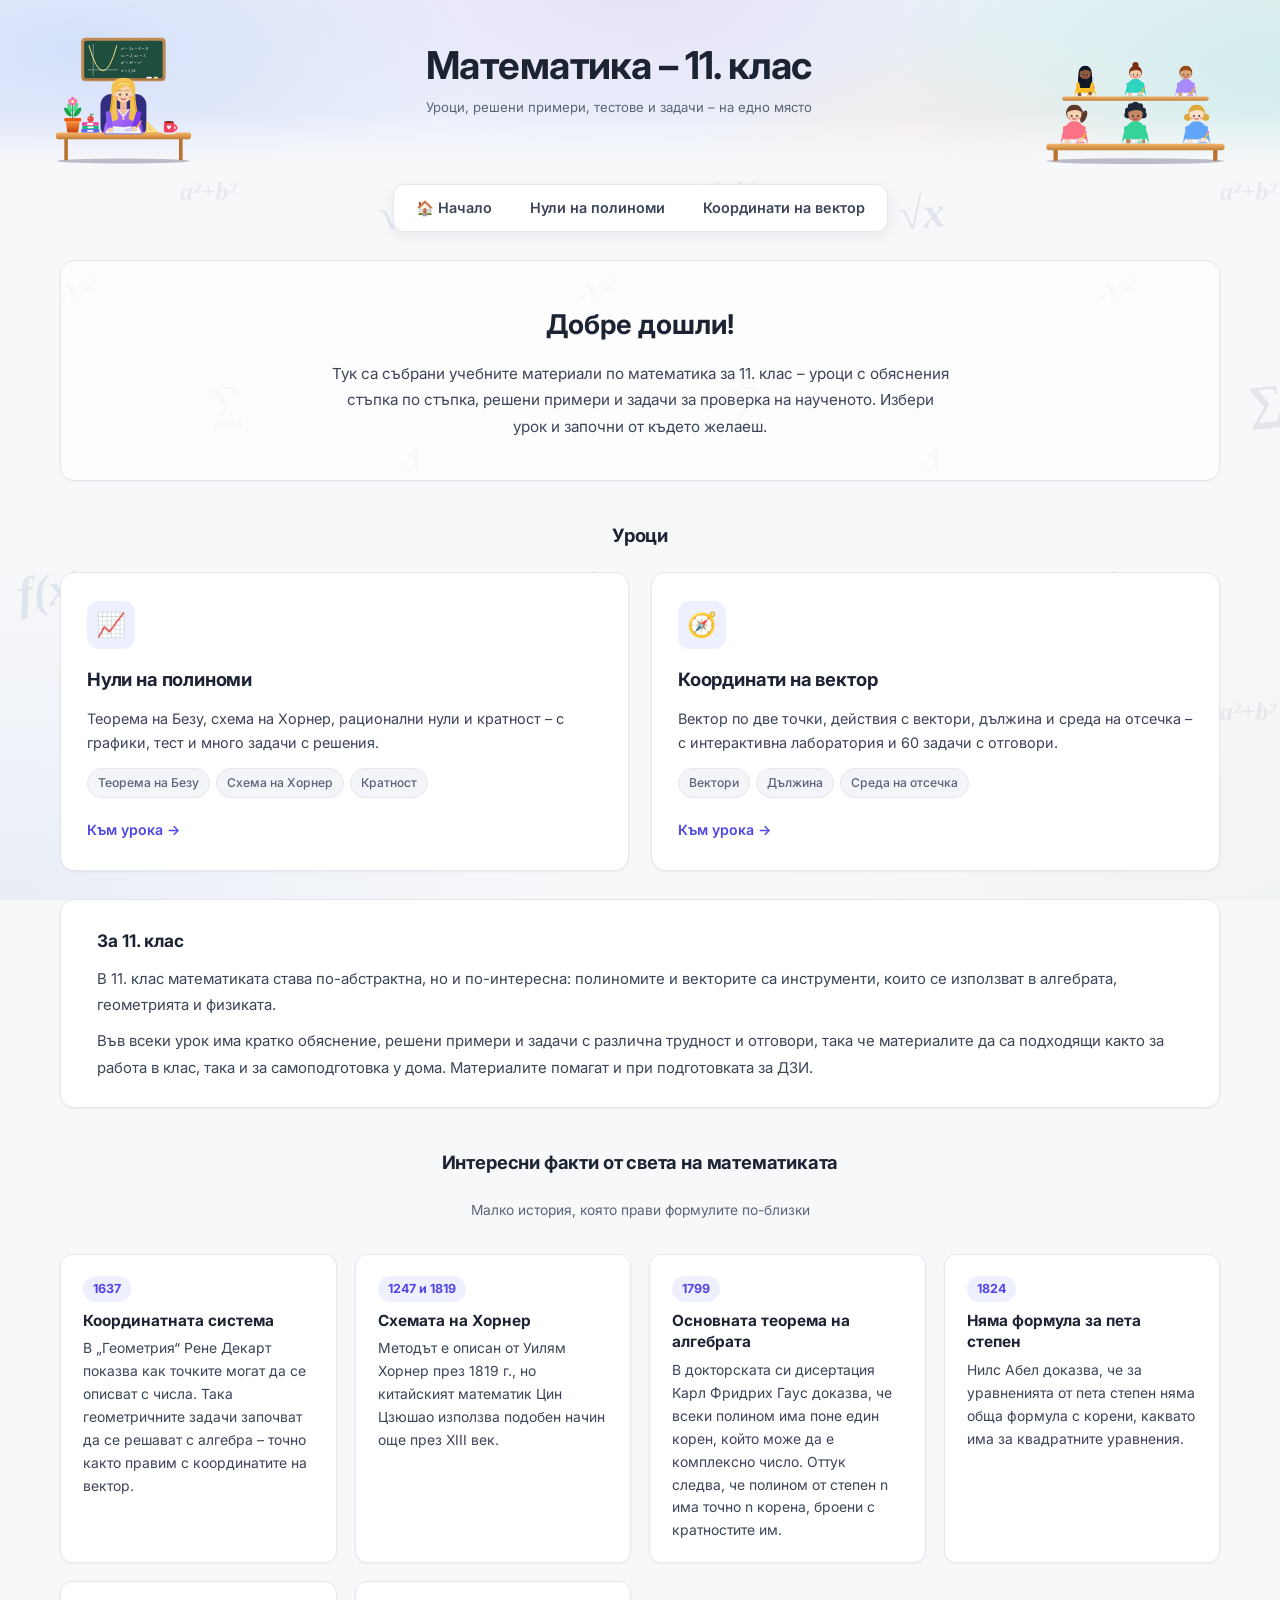
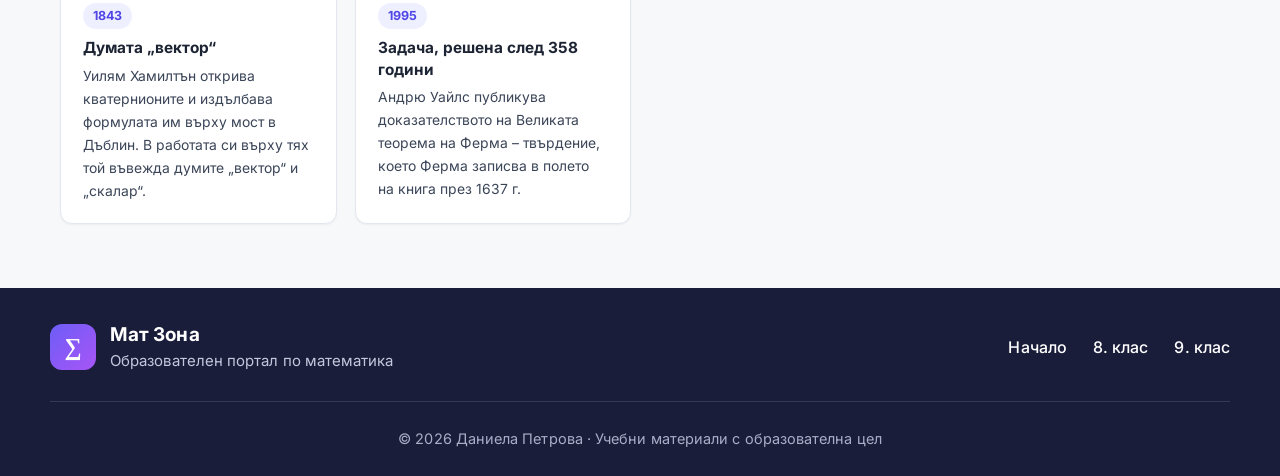
==== commit 670b686d: "Rename site to Мат Зона Co-Authored-By: Claude Opus 5.5 <noreply@anthropic.com> Claude-Session: http" ====
--- a/11-klas/index.html
+++ b/11-klas/index.html
@@ -4,7 +4,7 @@
 <meta charset="UTF-8">
 <meta name="viewport" content="width=device-width, initial-scale=1">
 <meta name="theme-color" content="#eef1fa">
-<title>Математика – 11. клас – Math Зона</title>
+<title>Математика – 11. клас – Мат Зона</title>
 <link rel="preconnect" href="https://fonts.googleapis.com">
 <link rel="preconnect" href="https://fonts.gstatic.com" crossorigin>
 <link href="https://fonts.googleapis.com/css2?family=Inter:wght@400;500;600;700;800&display=swap" rel="stylesheet">
@@ -193,7 +193,7 @@
       <div class="sf-brand">
         <div class="sf-logo" aria-hidden="true">∑</div>
         <div class="sf-brand-text">
-          <div class="sf-name">Math Зона</div>
+          <div class="sf-name">Мат Зона</div>
           <div class="sf-tagline">Образователен портал по математика</div>
         </div>
       </div>
--- a/math.css
+++ b/math.css
@@ -1,4 +1,4 @@
-/* ===== Math Зона — основни стилове =====
+/* ===== Мат Зона — основни стилове =====
    <body class="home">  – начална страница (светла, а при тъмна тема на устройството – тъмна)
    <body class="klas">  – страници на класовете и игрите (светли)
    Футърът е в footer.css. */
--- a/footer.css
+++ b/footer.css
@@ -1,4 +1,4 @@
-/* Общ футър за всички страници на Math Зона
+/* Общ футър за всички страници на Мат Зона
    <footer class="site-footer"> … </footer> */
 footer.site-footer{position:relative;z-index:1;clear:both;display:block;margin:64px 0 0;padding:36px 20px 26px;
   background:#1a1d3a;color:#c4c7dc;text-align:left;border:0;max-width:none;
